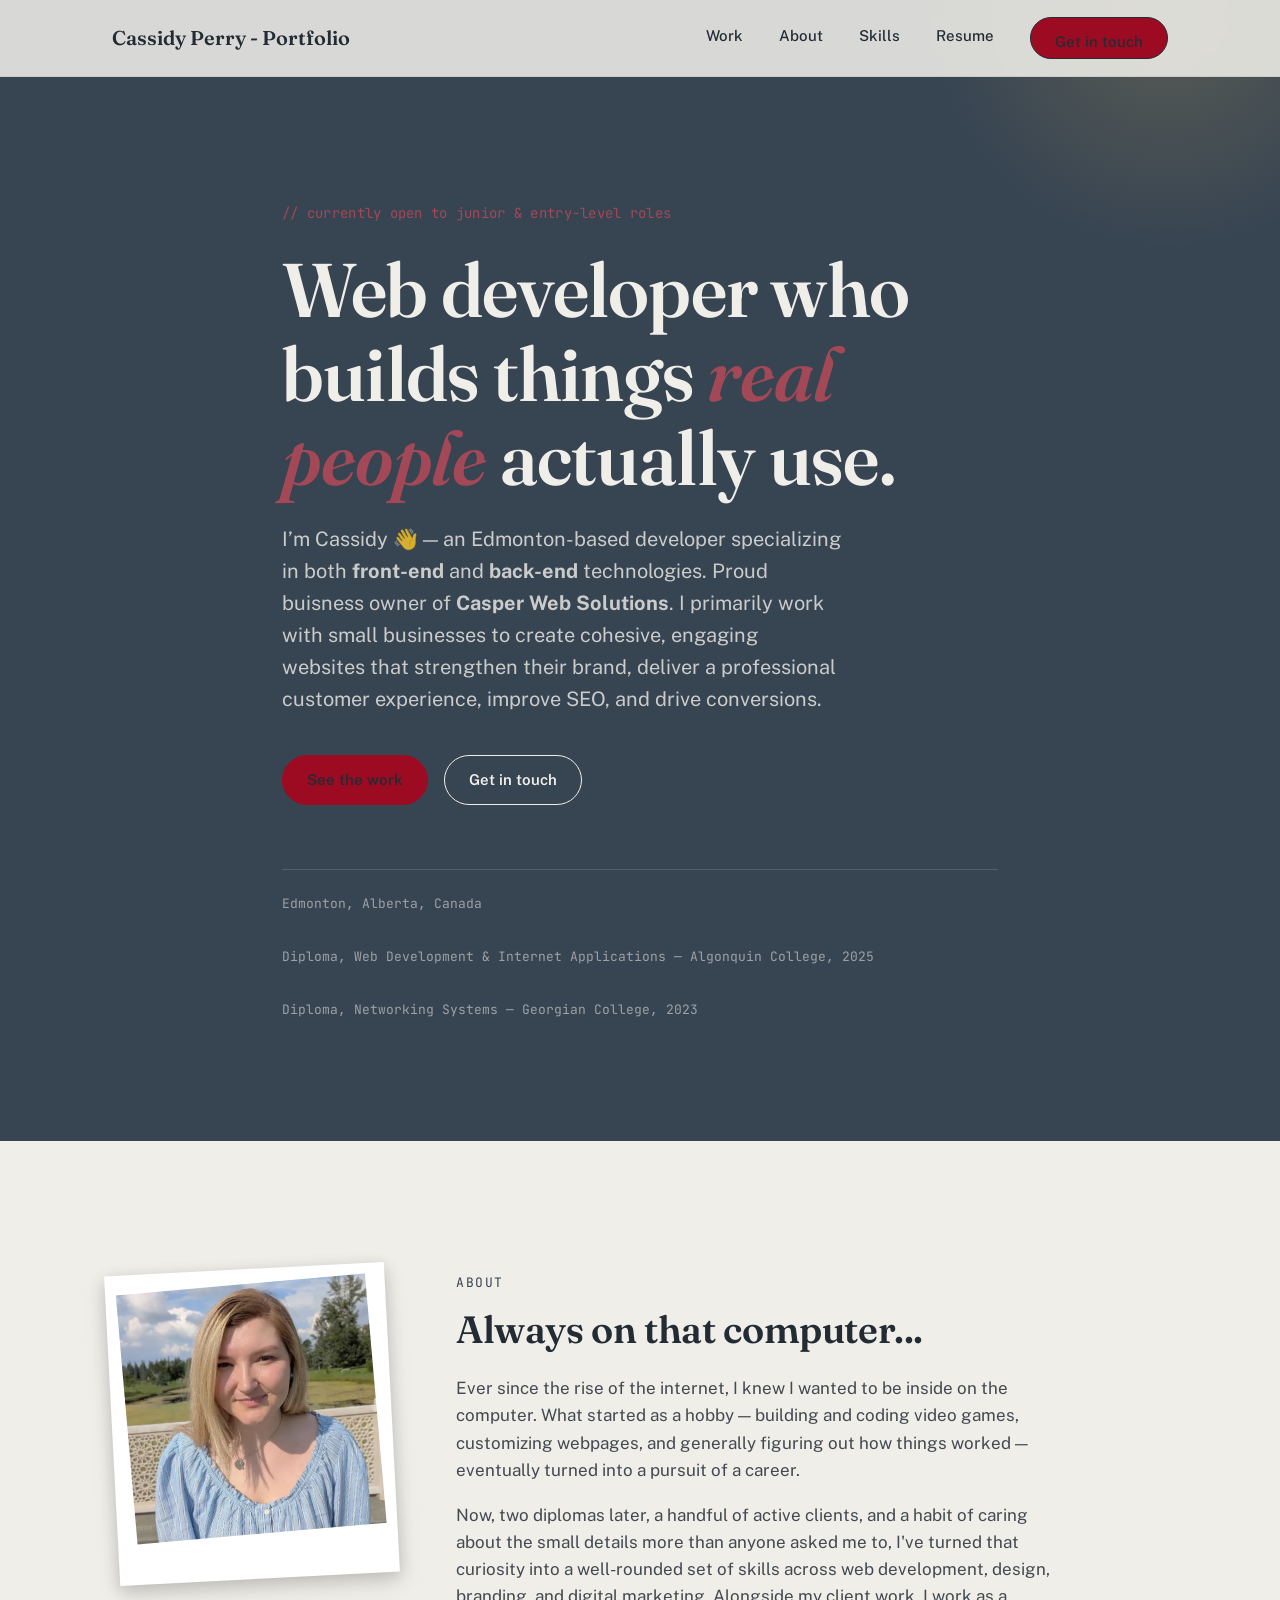
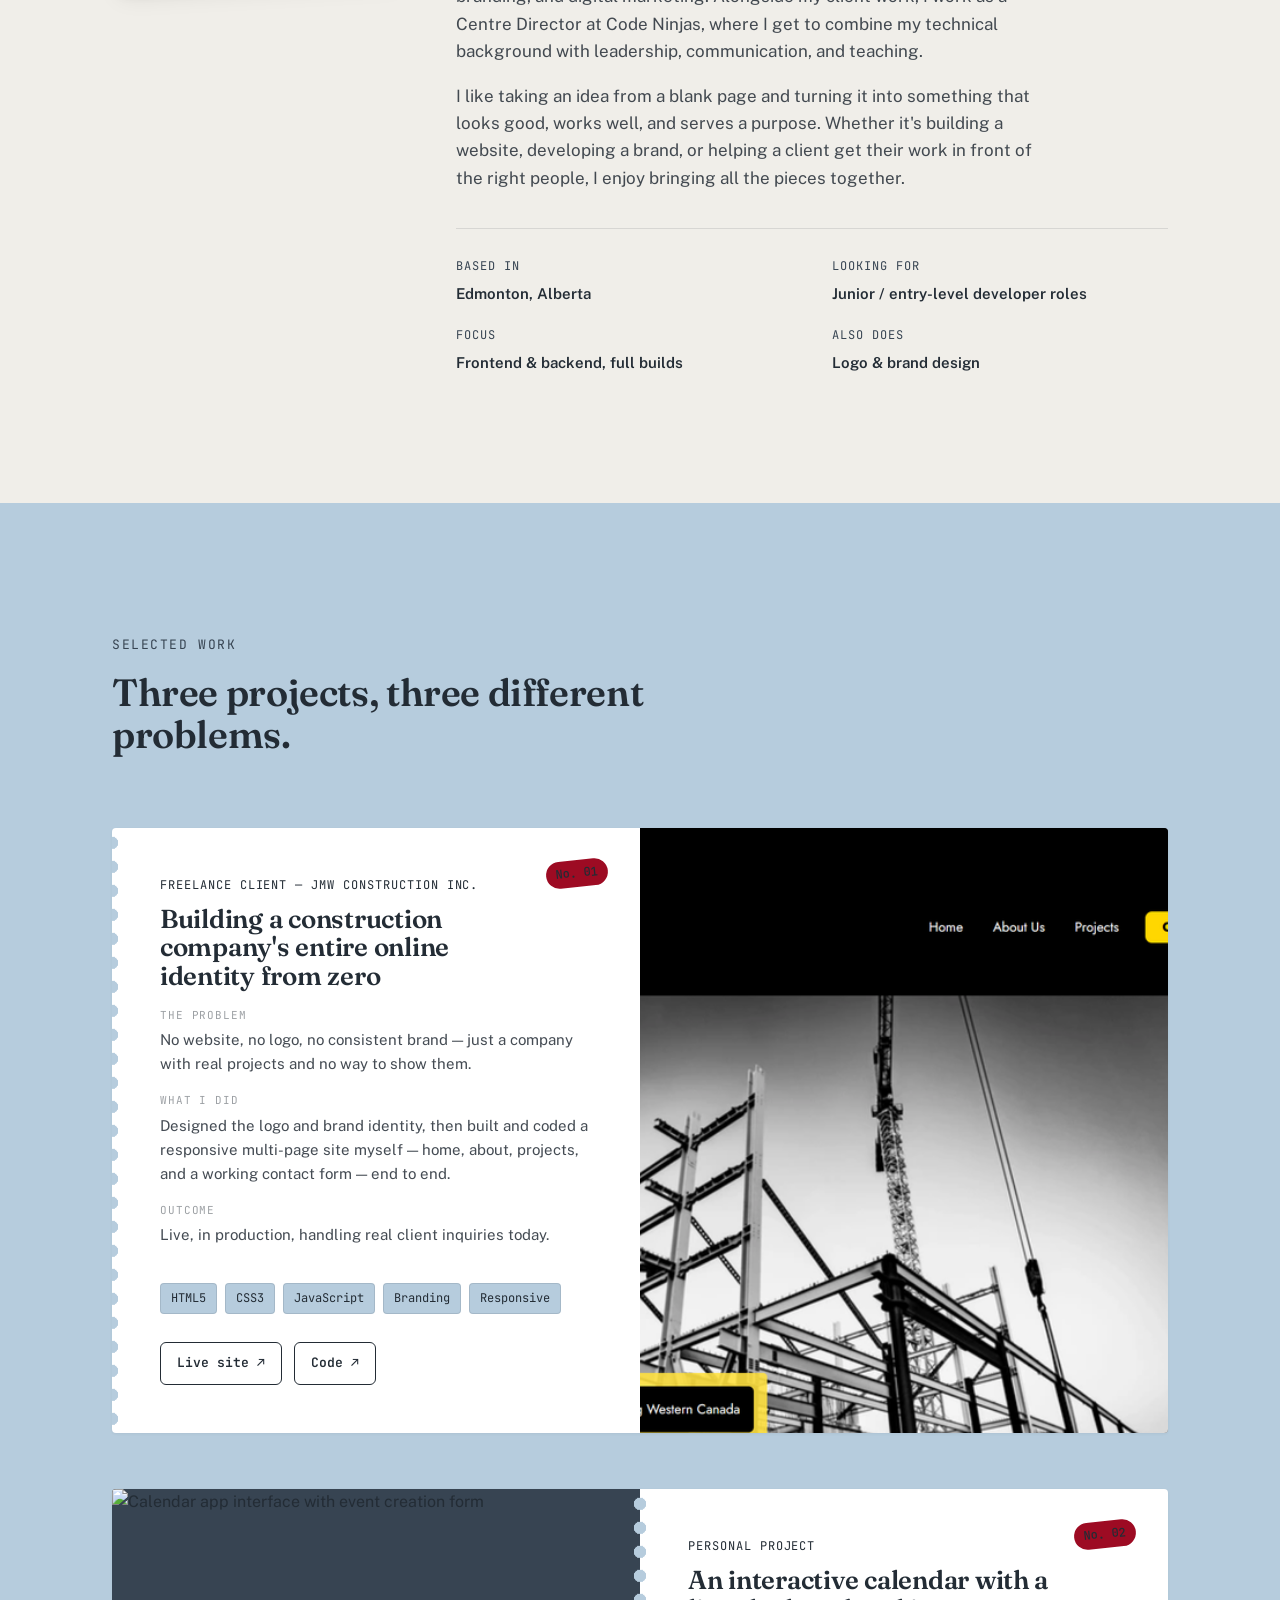
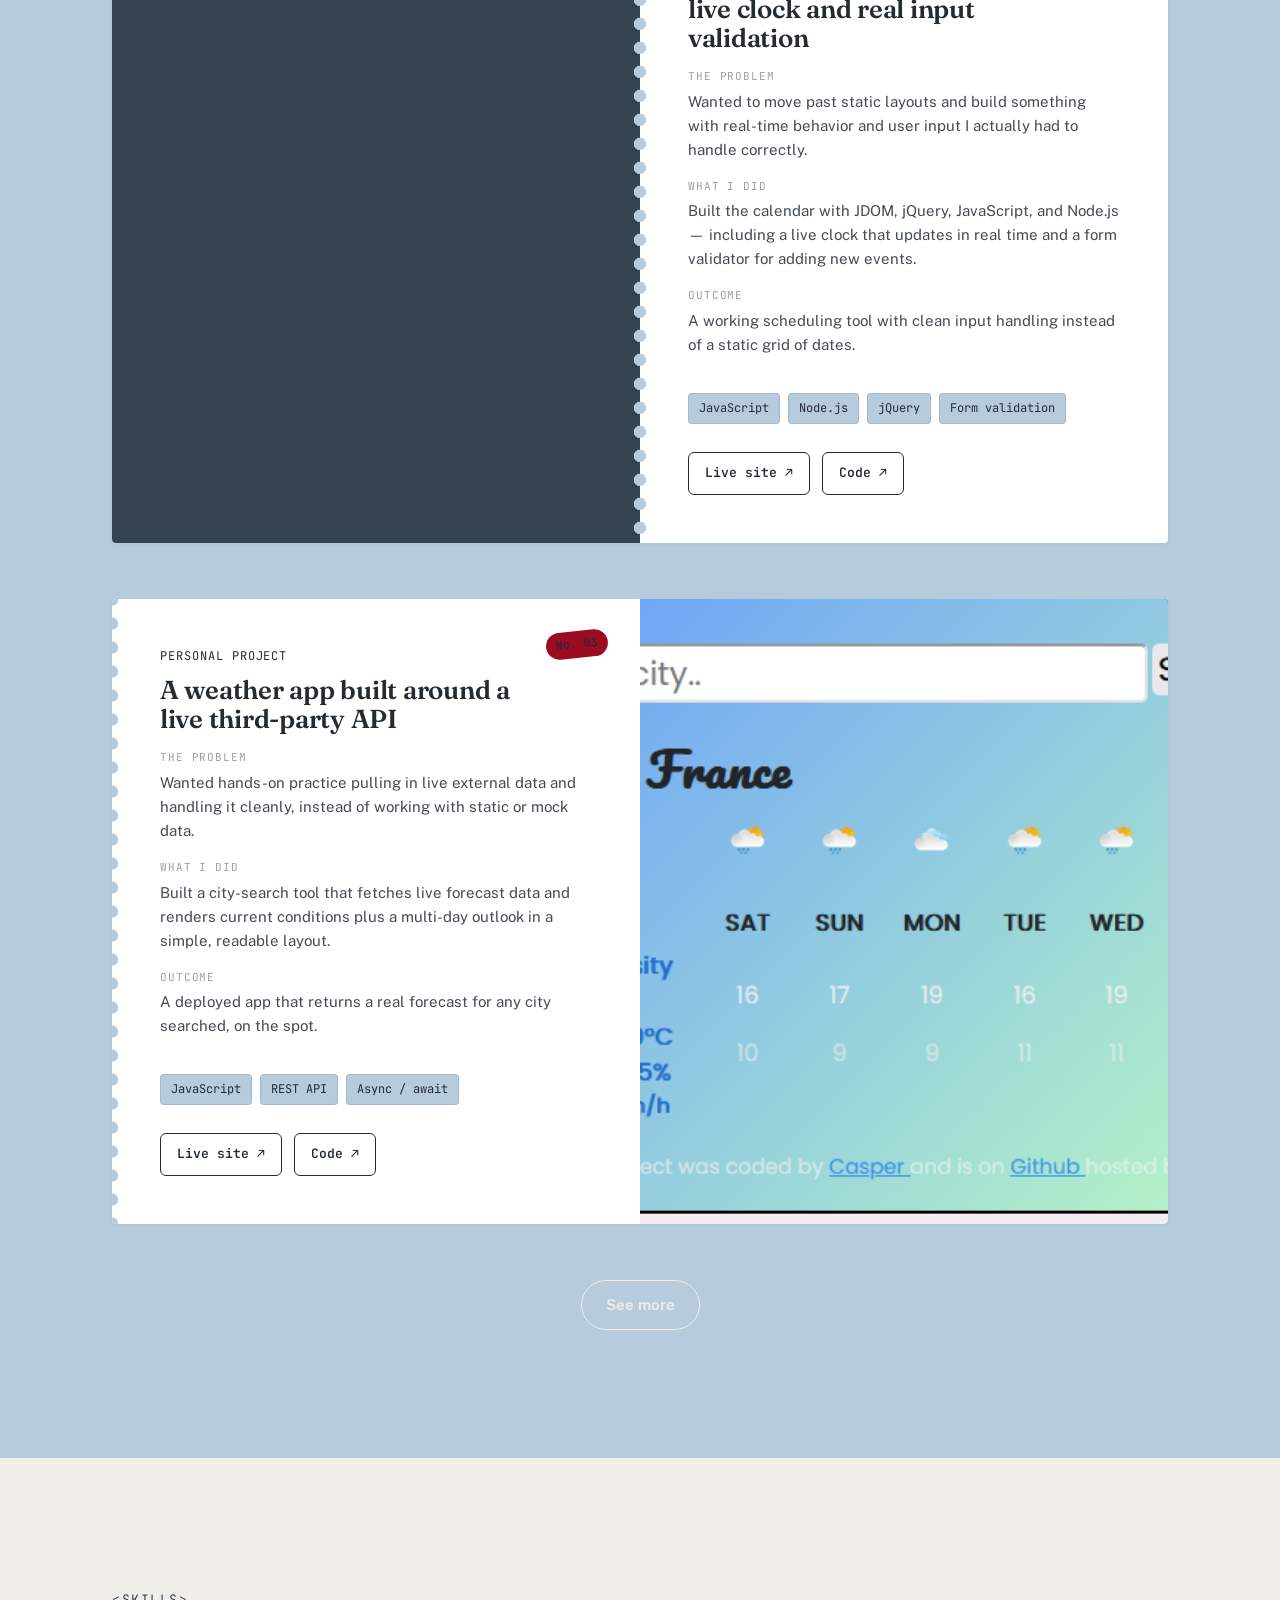
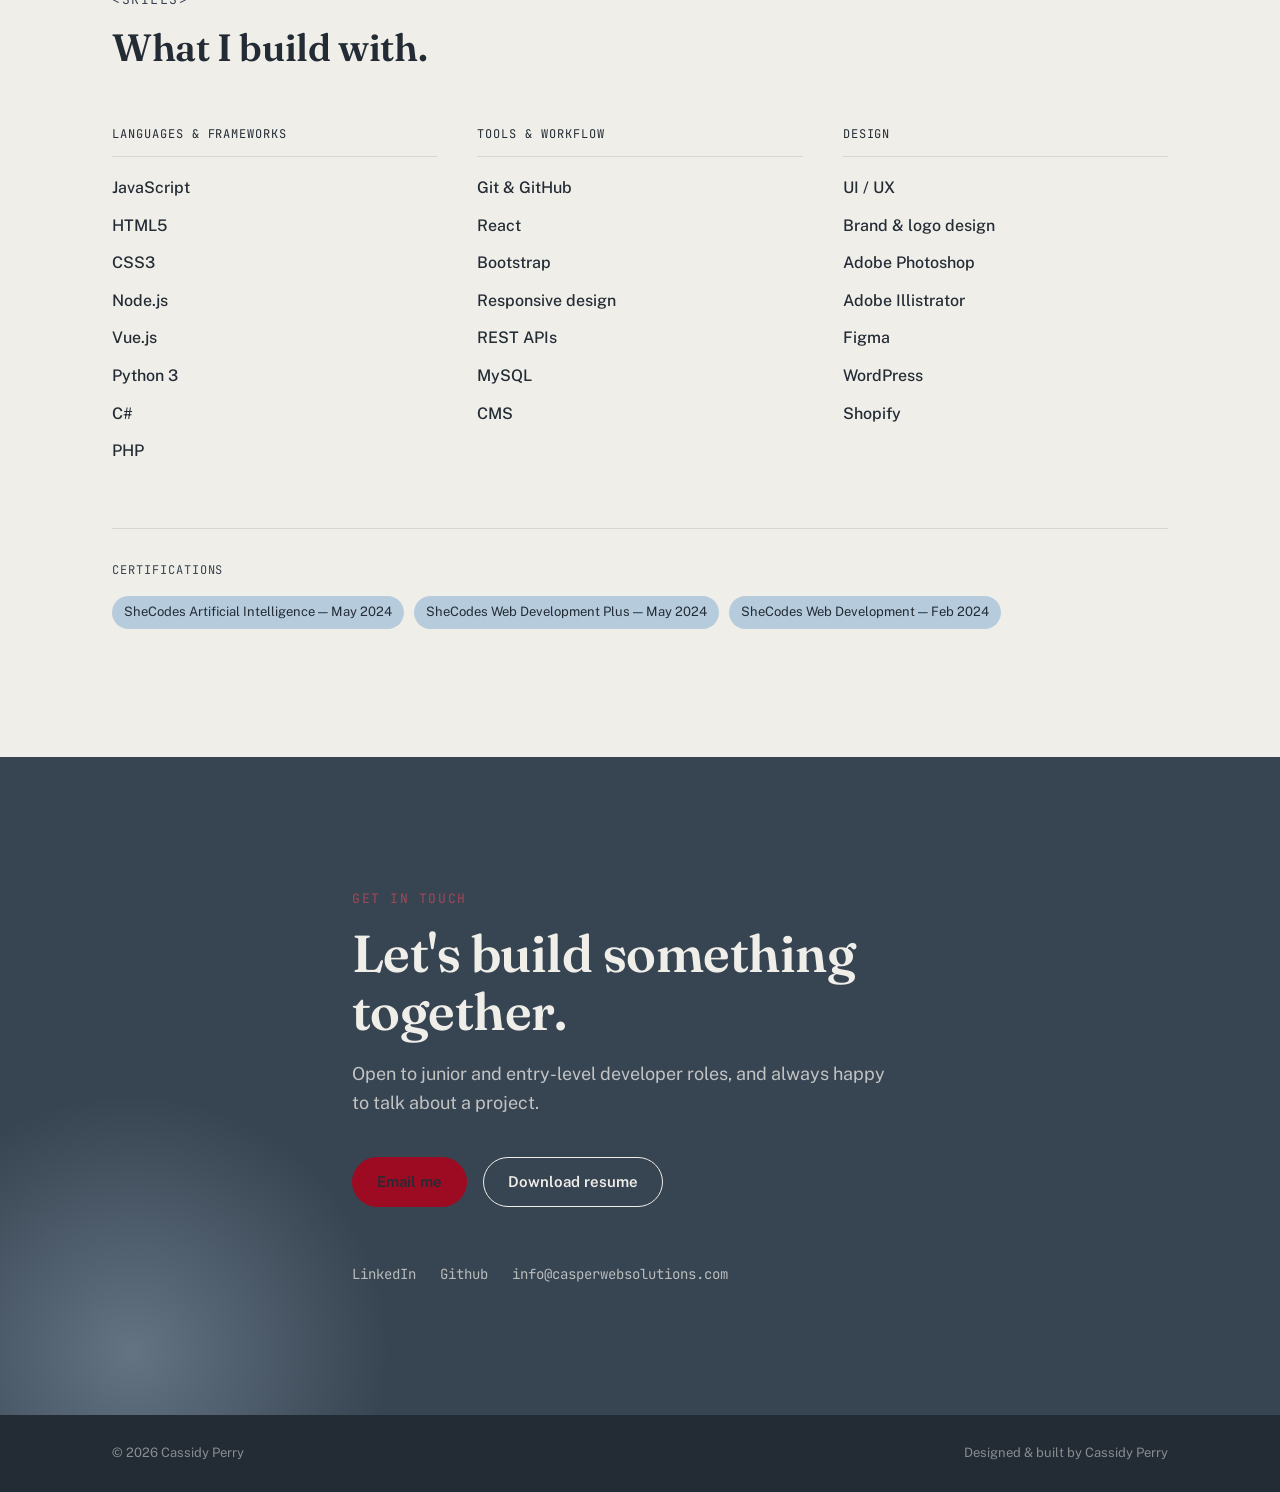
==== index.html @ bf3dcbf0 "Update about image and Add Resume PDF" ====
<!DOCTYPE html>
<html lang="en">
<head>
  <meta charset="UTF-8" />
  <meta name="viewport" content="width=device-width, initial-scale=1.0" />
  <title>Cassidy Perry | Web Developer</title>
  <meta name="description" content="Cassidy Perry is a web developer based in Edmonton, Alberta, building responsive, well-crafted sites and apps for real clients." />

  <link rel="preconnect" href="https://fonts.googleapis.com" />
  <link rel="preconnect" href="https://fonts.gstatic.com" crossorigin />
  <link href="https://fonts.googleapis.com/css2?family=Fraunces:ital,opsz,wght@0,9..144,400;0,9..144,500;0,9..144,600;1,9..144,500&family=Public+Sans:wght@400;500;600;700&family=JetBrains+Mono:wght@400;500&display=swap" rel="stylesheet" />
  

  <link rel="stylesheet" href="styles.css" />
</head>
<body>

  <!-- NAV -->
  <nav class="nav">
    <div class="wrap nav__inner">
      <a href="#top" class="nav__logo">Cassidy Perry - Portfolio</a>
      <div class="nav__links">
        <a href="#work">Work</a>
        <a href="#about">About</a>
        <a href="#skills">Skills</a>
        <!-- TODO: replace # with a real link to your resume PDF once you have one hosted -->
        <a href="#" class="nav__resume">Resume</a>
        <a href="#contact" class="button button--primary  header-button">Get in touch</a>
      </div>
    </div>
  </nav>

  <!-- HERO -->
  <header class="hero" id="top">
    <div class="wrap hero__inner">
      <!-- bounce animation -->
      <p class="hero__greeting">// currently open to junior & entry-level roles </p>
      <h1>Web developer who builds things <em>real people</em> actually use.</h1>
      <p class="hero__sub">
       I’m Cassidy 👋 — an Edmonton-based developer specializing in both <b>front-end</b> and <b>back-end</b> technologies. Proud buisness owner of <b>Casper Web Solutions</b>. I primarily work with small businesses to create cohesive,
        engaging websites that strengthen their brand, deliver a professional customer experience, improve SEO, and drive conversions.

      </p>
      <div class="hero__actions">
        <a href="#work" class="button button--primary button--on-dark">See the work</a>
        <a href="#contact" class="button button--ghost button--on-dark">Get in touch</a>
      </div>
      <div class="hero__meta">
        <span>Edmonton, Alberta, Canada</span>
        <span>Diploma, Web Development &amp; Internet Applications — Algonquin College, 2025</span>
        <span>Diploma, Networking Systems — Georgian College, 2023</span>
      </div>
    </div>
  </header>

  <!-- ABOUT -->
  <section class="about" id="about">
    <div class="wrap about__grid">
      <div class="about__photo">
        <figure class="polaroid">
        <img src="images/selfie2.webp" alt="Cassidy Perry" />
        </figure>
      </div>
      <div>
        <span class="eyebrow">About</span>
        <h2>Always on that computer...</h2>
    <p>
  Ever since the rise of the internet, I knew I wanted to be inside on the computer. What started as a hobby —
  building and coding video games, customizing webpages, and generally figuring out how things worked —
  eventually turned into a pursuit of a career. 
</p>
<p>
  <p>
  Now, two diplomas later, a handful of active clients, and a habit of caring about the small details more
  than anyone asked me to, I've turned that curiosity into a well-rounded set of skills across web development,
  design, branding, and digital marketing. Alongside my client work, I work as a Centre Director at Code Ninjas,
  where I get to combine my technical background with leadership, communication, and teaching.
</p>
</p>
<p>
  I like taking an idea from a blank page and turning it into something that looks good, works well, and
  serves a purpose. Whether it's building a website, developing a brand, or helping a client get
  their work in front of the right people, I enjoy bringing all the pieces together.
</p>
        <dl class="about__facts">
          <div class="about__fact">
            <dt>Based in</dt>
            <dd>Edmonton, Alberta</dd>
          </div>
          <div class="about__fact">
            <dt>Looking for</dt>
            <dd>Junior / entry-level developer roles</dd>
          </div>
          <div class="about__fact">
            <dt>Focus</dt>
            <dd>Frontend &amp; backend, full builds</dd>
          </div>
          <div class="about__fact">
            <dt>Also does</dt>
            <dd>Logo &amp; brand design</dd>
          </div>
        </dl>
      </div>
    </div>
  </section>

  <!-- WORK -->
  <section class="work" id="work">
    <div class="wrap">
      <div class="work__head">
        <span class="eyebrow">Selected work</span>
        <h2>Three projects, three different problems.</h2>
      </div>

      <!-- Ticket 01 -->
      <article class="ticket">
        <div class="ticket__media">
          <img src="images/jmw-conscruction-webpage.png" alt="JMW Construction Inc. website homepage" />
        </div>
        <div class="ticket__body">
          <span class="ticket__perforation"></span>
          <span class="ticket__number">No. 01</span>
          <span class="ticket__client">Freelance client — JMW Construction Inc.</span>
          <h3>Building a construction company's entire online identity from zero</h3>

          <div class="ticket__row">
            <div class="ticket__row-label">The problem</div>
            <div class="ticket__row-value">No website, no logo, no consistent brand — just a company with real projects and no way to show them.</div>
          </div>
          <div class="ticket__row">
            <div class="ticket__row-label">What I did</div>
            <div class="ticket__row-value">Designed the logo and brand identity, then built and coded a responsive multi-page site myself — home, about, projects, and a working contact form — end to end.</div>
          </div>
          <div class="ticket__row">
            <div class="ticket__row-label">Outcome</div>
            <div class="ticket__row-value">Live, in production, handling real client inquiries today.</div>
          </div>

          <div class="ticket__tags">
            <span>HTML5</span><span>CSS3</span><span>JavaScript</span><span>Branding</span><span>Responsive</span>
          </div>
          <div class="ticket__links">
            <a href="https://jmw-construction-inc.com/" target="_blank" rel="noopener">Live site ↗</a>
            <a href="https://github.com/cass430/JMW-Contruction-Inc" target="_blank" rel="noopener">Code ↗</a>
          </div>
        </div>
        
      </article>

      <!-- Ticket 02 -->
      <article class="ticket">
        <div class="ticket__media">
          <img src="images/calendar.png" alt="Calendar app interface with event creation form" />
        </div>
        <div class="ticket__body">
          <span class="ticket__perforation"></span>
          <span class="ticket__number">No. 02</span>
          <span class="ticket__client">Personal project</span>
          <h3>An interactive calendar with a live clock and real input validation</h3>

          <div class="ticket__row">
            <div class="ticket__row-label">The problem</div>
            <div class="ticket__row-value">Wanted to move past static layouts and build something with real-time behavior and user input I actually had to handle correctly.</div>
          </div>
          <div class="ticket__row">
            <div class="ticket__row-label">What I did</div>
            <div class="ticket__row-value">Built the calendar with JDOM, jQuery, JavaScript, and Node.js — including a live clock that updates in real time and a form validator for adding new events.</div>
          </div>
          <div class="ticket__row">
            <div class="ticket__row-label">Outcome</div>
            <div class="ticket__row-value">A working scheduling tool with clean input handling instead of a static grid of dates.</div>
          </div>

          <div class="ticket__tags">
            <span>JavaScript</span><span>Node.js</span><span>jQuery</span><span>Form validation</span>
          </div>
          <div class="ticket__links">
            <a href="https://dainty-raindrop-b5977e.netlify.app/" target="_blank" rel="noopener">Live site ↗</a>
            <a href="https://github.com/cass430/Calendar-project" target="_blank" rel="noopener">Code ↗</a>
          </div>
        </div>
      </article>

      <!-- Ticket 03 -->
      <article class="ticket">
        <div class="ticket__media">
          <img src="images/weather-app.png" alt="Weather app showing forecast for Paris, France" />
        </div>
        <div class="ticket__body">
          <span class="ticket__perforation"></span>
          <span class="ticket__number">No. 03</span>
          <span class="ticket__client">Personal project</span>
          <h3>A weather app built around a live third-party API</h3>

          <div class="ticket__row">
            <div class="ticket__row-label">The problem</div>
            <div class="ticket__row-value">Wanted hands-on practice pulling in live external data and handling it cleanly, instead of working with static or mock data.</div>
          </div>
          <div class="ticket__row">
            <div class="ticket__row-label">What I did</div>
            <div class="ticket__row-value">Built a city-search tool that fetches live forecast data and renders current conditions plus a multi-day outlook in a simple, readable layout.</div>
          </div>
          <div class="ticket__row">
            <div class="ticket__row-label">Outcome</div>
            <div class="ticket__row-value">A deployed app that returns a real forecast for any city searched, on the spot.</div>
          </div>

          <div class="ticket__tags">
            <span>JavaScript</span><span>REST API</span><span>Async / await</span>
          </div>
          <div class="ticket__links">
            <a href="https://clinquant-pony-a8b998.netlify.app/" target="_blank" rel="noopener">Live site ↗</a>
            <a href="https://github.com/cass430/my-first-project" target="_blank" rel="noopener">Code ↗</a>
          </div>
        </div>
      </article>

      <!-- TODO: add more projects -->  
       <div class="see-more">
        <a href="#seemore" class="button button--see-more button--ghost">See more</a>
       </div>
      </div>
  </section>

  <!-- SKILLS -->
  <section class="skills" id="skills">
    <div class="wrap">
      <div class="skills__head">
        <span class="eyebrow">&lt;Skills&gt;</span>
        <h2>What I build with.</h2>
      </div>
      <div class="skills__groups">
        <div class="skills__group">
          <div class="skills__group-label">Languages &amp; frameworks</div>
          <ul>
            <li>JavaScript</li>
            <li>HTML5</li>
            <li>CSS3</li>
            <li>Node.js</li>
            <li>Vue.js</li>
            <li>Python 3</li>
            <li>C#</li>
            <li>PHP</li>
          </ul>
        </div>
        <div class="skills__group">
          <div class="skills__group-label">Tools &amp; workflow</div>
          <ul>
            <li>Git &amp; GitHub</li>
            <li>React</li>
            <li>Bootstrap</li>
            <li>Responsive design</li>
            <li>REST APIs</li>
            <li>MySQL</li>
            <li>CMS</li>
            
          </ul>
        </div>
        <div class="skills__group">
          <div class="skills__group-label">Design</div>
          <ul>
            <li>UI / UX</li>
            <li>Brand &amp; logo design</li>
            <li>Adobe Photoshop</li>
            <li> Adobe Illistrator</li>
            <li>Figma</li>
            <li> WordPress</li>
            <li>Shopify</li>
          </ul>
        </div>
      </div>

      <div class="skills__creds">
        <div class="skills__creds-label">Certifications</div>
        <div class="skills__creds-list">
          <span>SheCodes Artificial Intelligence — May 2024</span>
          <span>SheCodes Web Development Plus — May 2024</span>
          <span>SheCodes Web Development — Feb 2024</span>
        
        </div>
      </div>
    </div>
  </section>

  <!-- CONTACT -->
  <section class="contact" id="contact">
    <div class="wrap contact__inner">
      <span class="eyebrow eyebrow--on-dark">Get in touch</span>
      <h2>Let's build something together.</h2>
      <p>Open to junior and entry-level developer roles, and always happy to talk about a project.</p>
      <div class="contact__actions">
        <a href="mailto:info@casperwebsolutions.com" class="button button--primary button--on-dark">Email me</a>
        <!-- TODO: replace # with a real link to your resume PDF once you have one hosted -->
        <a href="documents/Cassidy Perry Resume 2026.pdf" class="button button--ghost button--on-dark" target="_blank" rel="noopener" download>Download resume</a>
      </div>
      <div class="contact__socials">
        <a href="https://www.linkedin.com/in/cassidyperry-webdev/" target="_blank" rel="noopener">LinkedIn
          <i class="fa-brands fa-linkedin-in"></i>
        </a>
        <a href="https://github.com/mistyPi" target="_blank" rel="noopener"> Github
          <i class="fa-brands fa-github-alt"></i>
        </a>
        <a href="mailto:info@casperwebsolutions.com">info@casperwebsolutions.com
          <i class="fa-solid fa-envelope"></i>
        </a>
      </div>
    </div>
  </section>

  <footer class="footer">
    <div class="wrap footer__inner">
      <span>&copy; 2026 Cassidy Perry</span>
      <span>Designed &amp; built by Cassidy Perry</span>
    </div>
  </footer>

  <script src="main.js"></script>
  <script src="https://kit.fontawesome.com/d6373aaf16.js" crossorigin="anonymous"></script>
</body>
</html>
---- styles.css ----
/* ============================================
   DESIGN TOKENS
   ============================================ */
:root {
  --navy: #374452;
  --navy-deep: #232C35;
  --cloud: #F0EEE9;
  --white: #FFFFFF;
  --lightblue: #B6CCDD;
 --light-burgendy: #A34857;
 --burgendy: #9D0B23;


  --font-display: "Fraunces", serif;
  --font-body: "Public Sans", -apple-system, BlinkMacSystemFont, sans-serif;
  --font-mono: "JetBrains Mono", ui-monospace, monospace;

  --max-width: 1120px;
  --section-pad-y: 128px;
  --section-pad-y-mobile: 72px;
}

/* ============================================
   RESET & BASE
   ============================================ */
* {
  margin: 0;
  padding: 0;
  box-sizing: border-box;
}

html {
  scroll-behavior: smooth;
}

body {
  font-family: var(--font-body);
  background: var(--cloud);
  color: var(--navy-deep);
  line-height: 1.6;
  -webkit-font-smoothing: antialiased;
}

img {
  max-width: 100%;
  display: block;
}

a {
  color: inherit;
  text-decoration: none;
}

ul {
  list-style: none;
}

:focus-visible {
  outline: 3px solid var(--burgendy);
  outline-offset: 3px;
}

.wrap {
  max-width: var(--max-width);
  margin: 0 auto;
  padding: 0 32px;
}

.eyebrow {
  font-family: var(--font-mono);
  font-size: 13px;
  letter-spacing: 0.12em;
  text-transform: uppercase;
  color: var(--navy);
  display: inline-block;
  margin-bottom: 16px;
}

.eyebrow--on-dark {
  color: var(--light-burgendy);
}

h1, h2, h3 {
  font-family: var(--font-display);
  font-weight: 600;
  line-height: 1.1;
  letter-spacing: -0.01em;
}

@media (prefers-reduced-motion: reduce) {
  html {
    scroll-behavior: auto;
  }
  * {
    animation-duration: 0.001ms !important;
    animation-iteration-count: 1 !important;
    transition-duration: 0.001ms !important;
  }
}

/* ============================================
   NAV
   ============================================ */
.nav {
  position: fixed;
  top: 0;
  left: 0;
  right: 0;
  z-index: 100;
  background: rgba(240, 238, 233, 0.88);
  backdrop-filter: blur(10px);
  border-bottom: 1px solid rgba(35, 44, 53, 0.08);
}

.nav__inner {
  display: flex;
  align-items: center;
  justify-content: space-between;
  height: 76px;
}

.nav__logo {
  font-family: var(--font-display);
  font-weight: 600;
  font-size: 20px;
  color: var(--navy-deep);
}

.nav__links {
  display: flex;
  align-items: center;
  gap: 36px;
}

.nav__links a {
  font-size: 15px;
  font-weight: 500;
  color: var(--navy-deep);
  position: relative;
  padding-bottom: 4px;
}

.nav__links a:not(.button)::after {
  content: "";
  position: absolute;
  left: 0;
  right: 100%;
  bottom: 0;
  height: 2px;
  background: var(--burgendy);
  transition: right 0.25s ease;
}

.nav__links a:not(.button):hover::after {
  right: 0;
}

/* ============================================
   BUTTONS
   ============================================ */
.button {
  display: inline-flex;
  align-items: center;
  gap: 8px;
  font-family: var(--font-body);
  font-weight: 600;
  font-size: 15px;
  padding: 12px 24px;
  border-radius: 100px;
  border: 1.5px solid var(--navy-deep);
  transition: transform 0.2s ease, background 0.2s ease, color 0.2s ease;
}

.button--primary {
  background: var(--navy-deep);
  color: var(--cloud);
}

.button--primary:hover {
  background: var(--navy);
  border-color: var(--navy);
  transform: translateY(-2px);
}

.button--ghost {
  background: transparent;
  color: var(--navy-deep);
}

.button--ghost:hover {
  background: var(--navy-deep);
  color: var(--cloud);
  transform: translateY(-2px);
}

.see-more { 
  display: flex;
  justify-content: center;
}

.button--see-more { 
  background: transparent;
  border-color: var(--cloud);
  color: var(--cloud);
}

.header-button {

  background: var(--burgendy);
}

.button--on-dark {
  border-color: var(--cloud);
  color: var(--cloud);
}

.button--on-dark.button--primary {
  background: var(--burgendy);
  border-color: var(--burgendy);
  color: var(--navy-deep);
}

.button--on-dark.button--primary:hover {
  background: var(--light-burgendy);
  border-color: var(--light-burgendy);
}

.button--on-dark.button--ghost:hover {
  background: var(--cloud);
  color: var(--navy-deep);
}

/* ============================================
   HERO
   ============================================ */
.hero {
  background: var(--navy);
  color: var(--cloud);
  padding: 200px 0 120px;
  position: relative;
  overflow: hidden;
}

.hero::before {
  content: "";
  position: absolute;
  top: -20%;
  right: -10%;
  width: 480px;
  height: 480px;
  background: radial-gradient(circle, rgba(239, 199, 94, 0.18) 0%, transparent 70%);
  pointer-events: none;
}

.hero__inner {
  position: relative;
  max-width: 780px;
}

.hero__greeting {
  font-family: var(--font-mono);
  font-size: 14px;
  color: var(--light-burgendy);
  margin-bottom: 24px;
  letter-spacing: 0.02em;
  display: inline-block;
  animation: bounce 0.6s ease 3;
}

@keyframes bounce {
  0%, 100% {
    transform: translateY(0);
  }
  50% {
    transform: translateY(-6px);
  }
}


.hero h1 {
  font-size: clamp(42px, 6.5vw, 76px);
  margin-bottom: 24px;
}

.hero h1 em {
  font-style: italic;
  color: var(--light-burgendy);
}

.hero__sub {
  font-size: clamp(17px, 2vw, 20px);
  color: rgba(240, 238, 233, 0.8);
  max-width: 560px;
  margin-bottom: 40px;
}

.hero__actions {
  display: flex;
  gap: 16px;
  flex-wrap: wrap;
  margin-bottom: 64px;
}

.hero__meta {
  display: flex;
  gap: 32px;
  flex-wrap: wrap;
  font-family: var(--font-mono);
  font-size: 13px;
  color: rgba(240, 238, 233, 0.55);
  border-top: 1px solid rgba(240, 238, 233, 0.15);
  padding-top: 24px;
}

/* ============================================
   ABOUT
   ============================================ */
.about {
  padding: var(--section-pad-y) 0;
}

.about__grid {
  display: grid;
  grid-template-columns: 280px 1fr;
  gap: 64px;
  align-items: start;
}

.about__photo {
  border-radius: 8px;

 
}

.about__photo img {
  display: block;
}

.about h2 {
  font-size: clamp(28px, 4vw, 38px);
  margin-bottom: 24px;
}

.about p {
  font-size: 17px;
  max-width: 60ch;
  margin-bottom: 18px;
  color: rgba(35, 44, 53, 0.85);
}

.about__facts {
  margin-top: 36px;
  display: grid;
  grid-template-columns: repeat(2, 1fr);
  gap: 20px 40px;
  border-top: 1px solid rgba(35, 44, 53, 0.12);
  padding-top: 28px;
}

.about__fact dt {
  font-family: var(--font-mono);
  font-size: 12px;
  text-transform: uppercase;
  letter-spacing: 0.08em;
  color: var(--navy);
  margin-bottom: 6px;
}

.about__fact dd {
  font-size: 15px;
  font-weight: 600;
}


/* ============================================
   POLAROID
   ============================================ */

   /* Container styling for Polaroid frame */
.polaroid {
  background-color: #ffffff;
  /* Larger bottom padding*/
  padding: 15px 15px 45px 15px; 
  width: 100%;
  margin: 0 auto 40px auto;
  display: inline-block;
  transform: rotate(-3deg);
  
  /* Adds depth and separation from the background */
  box-shadow: 0 4px 15px rgba(0, 0, 0, 0.15), 0 10px 25px rgba(0, 0, 0, 0.1);
  
  /* Smooth transition for hover animations */
  transition: transform 0.3s ease, box-shadow 0.3s ease;
}

/* Ensures the photo fits perfectly inside the frame */
.polaroid img {
  width: 100%;
  height: auto;
  display: block;
  aspect-ratio: 1 / 1; /* Classic Polaroids are square */
  object-fit: cover;
  transform: rotate(-2deg);
}

/* Styling for the handwritten-style text underneath */
.polaroid figcaption {
  text-align: center;
  font-family: 'Cedarville Cursive', 'Permanent Marker', cursive, sans-serif;
  font-size: 1.2rem;
  color: #333333;
  margin-top: 15px;
}

/* Optional interactive lifting and leveling effect on hover */
.polaroid:hover {
  transform: scale(1.03) rotate(0deg) translateY(-5px);
  box-shadow: 0 12px 25px rgba(0, 0, 0, 0.25);
}

/* ============================================
   WORK / CASE STUDIES
   ============================================ */
.work {
  padding: var(--section-pad-y) 0;
  background: var(--lightblue);
}

.work__head {
  max-width: 640px;
  margin-bottom: 72px;
}

.work__head h2 {
  font-size: clamp(28px, 4vw, 38px);
}

.ticket {
  --stamp-rotate: -6deg;
  background: var(--white);
  border-radius: 4px;
  position: relative;
  display: grid;
  grid-template-columns: 1fr 1fr;
  overflow: hidden;
  margin-bottom: 56px;
  box-shadow: 0 1px 3px rgba(35, 44, 53, 0.06);
  opacity: 0;
  transform: translateY(24px);
  transition: opacity 0.6s ease, transform 0.6s ease;
}

.ticket.is-visible {
  opacity: 1;
  transform: translateY(0);
}

.ticket:nth-child(even) {
  grid-template-columns: 1fr 1fr;
  direction: rtl;
}

.ticket:nth-child(even) > * {
  direction: ltr;
}

.ticket__media {
  position: relative;
  background: var(--navy);
  min-height: 320px;
}

.ticket__media img {
  width: 100%;
  height: 100%;
  object-fit: cover;
  object-position: top;
}

.ticket__perforation {
  position: absolute;
  top: 0;
  bottom: 0;
  width: 24px;
  background-image: radial-gradient(circle, var(--lightblue) 6px, transparent 6.5px);
  background-size: 24px 24px;
  background-repeat: repeat-y;
  background-position: center;
}

.ticket__media + .ticket__body .ticket__perforation {
  left: -12px;
}

.ticket__body {
  padding: 48px;
  position: relative;
  display: flex;
  flex-direction: column;
}

.ticket__number {
  position: absolute;
  top: 32px;
  right: 32px;
  font-family: var(--font-mono);
  font-size: 12px;
  font-weight: 500;
  color: var(--navy-deep);
  background: var(--burgendy);
  padding: 4px 10px;
  border-radius: 100px;
  transform: rotate(var(--stamp-rotate));
}

.ticket__client {
  font-family: var(--font-mono);
  font-size: 12px;
  text-transform: uppercase;
  letter-spacing: 0.08em;
  color: var(--mocha);
  margin-bottom: 10px;
}

.ticket__body h3 {
  font-size: 26px;
  margin-bottom: 16px;
  max-width: 85%;
}

.ticket__row {
  margin-bottom: 16px;
}

.ticket__row-label {
  font-family: var(--font-mono);
  font-size: 11px;
  text-transform: uppercase;
  letter-spacing: 0.08em;
  color: rgba(35, 44, 53, 0.45);
  margin-bottom: 4px;
}

.ticket__row-value {
  font-size: 15px;
  color: rgba(35, 44, 53, 0.85);
}

.ticket__tags {
  display: flex;
  flex-wrap: wrap;
  gap: 8px;
  margin: 20px 0 28px;
}

.ticket__tags span {
  font-family: var(--font-mono);
  font-size: 12px;
  background: var(--lightblue);
  border: 1px solid rgba(35, 44, 53, 0.12);
  padding: 5px 10px;
  border-radius: 4px;
}

.ticket__links {
  margin-top: auto;
  display: flex;
  gap: 12px;
}

.ticket__links a {
  font-family: var(--font-mono);
  font-size: 13px;
  font-weight: 600;
  display: inline-flex;
  align-items: center;
  gap: 6px;
  padding: 10px 16px;
  border: 1.5px solid var(--navy-deep);
  border-radius: 6px;
  transition: background 0.2s ease, color 0.2s ease;
}

.ticket__links a:hover {
  background: var(--navy-deep);
  color: var(--cloud);
}

/* ============================================
   SKILLS
   ============================================ */
.skills {
  padding: var(--section-pad-y) 0;
}

.skills__head {
  max-width: 640px;
  margin-bottom: 56px;
}

.skills__head h2 {
  font-size: clamp(28px, 4vw, 38px);
}

.skills__groups {
  display: grid;
  grid-template-columns: repeat(3, 1fr);
  gap: 40px;
}

.skills__group-label {
  font-family: var(--font-mono);
  font-size: 12px;
  text-transform: uppercase;
  letter-spacing: 0.08em;
  color: var(--mocha);
  margin-bottom: 18px;
  padding-bottom: 12px;
  border-bottom: 1px solid rgba(35, 44, 53, 0.12);
}

.skills__group ul {
  display: flex;
  flex-direction: column;
  gap: 12px;
}

.skills__group li {
  font-size: 16px;
  font-weight: 500;
}

.skills__creds {
  margin-top: 64px;
  padding-top: 32px;
  border-top: 1px solid rgba(35, 44, 53, 0.12);
}

.skills__creds-label {
  font-family: var(--font-mono);
  font-size: 12px;
  text-transform: uppercase;
  letter-spacing: 0.08em;
  color: var(--navy);
  margin-bottom: 16px;
}

.skills__creds-list {
  display: flex;
  flex-wrap: wrap;
  gap: 10px;
}

.skills__creds-list span {
  font-size: 13px;
  background: var(--lightblue);
  padding: 6px 12px;
  border-radius: 100px;
}

/* ============================================
   CONTACT
   ============================================ */
.contact {
  background: var(--navy);
  color: var(--cloud);
  padding: var(--section-pad-y) 0;
  position: relative;
  overflow: hidden;
}

.contact::before {
  content: "";
  position: absolute;
  bottom: -30%;
  left: -10%;
  width: 520px;
  height: 520px;
  background: radial-gradient(circle, rgba(182, 204, 221, 0.35) 0%, transparent 70%);
  pointer-events: none;
}

.contact__inner {
  position: relative;
  max-width: 640px;
}

.contact h2 {
  font-size: clamp(32px, 5vw, 52px);
  margin-bottom: 20px;
}

.contact p {
  font-size: 18px;
  color: rgba(240, 238, 233, 0.75);
  margin-bottom: 40px;
  max-width: 50ch;
}

.contact__actions {
  display: flex;
  gap: 16px;
  flex-wrap: wrap;
  margin-bottom: 56px;
}

.contact__socials {
  display: flex;
  gap: 24px;
  font-family: var(--font-mono);
  font-size: 14px;
}

.contact__socials a {
  color: rgba(240, 238, 233, 0.7);
  border-bottom: 1px solid transparent;
  transition: color 0.2s ease, border-color 0.2s ease;
}

.contact__socials a:hover {
  color: var(--light-burgendy);
  border-color: var(--light-burgendy);
}

/* ============================================
   FOOTER
   ============================================ */
.footer {
  background: var(--navy-deep);
  color: rgba(240, 238, 233, 0.5);
  padding: 28px 0;
  font-size: 13px;
}

.footer__inner {
  display: flex;
  justify-content: space-between;
  flex-wrap: wrap;
  gap: 8px;
}

/* ============================================
   RESPONSIVE
   ============================================ */
@media (max-width: 860px) {
  :root {
    --section-pad-y: var(--section-pad-y-mobile);
  }

  .nav__links {
    gap: 18px;
  }

  .nav__links a:not(.button):not(.nav__resume) {
    display: none;
  }

  .hero {
    padding: 160px 0 80px;
  }

  .about__grid {
    grid-template-columns: 1fr;
  }

  .about__photo {
    max-width: 220px;
  }

  .about__facts {
    grid-template-columns: 1fr;
  }

  .ticket,
  .ticket:nth-child(even) {
    grid-template-columns: 1fr;
    direction: ltr;
  }

  .ticket__media {
    min-height: 220px;
  }

  .ticket__perforation {
    display: none;
  }

  .ticket__body {
    padding: 32px 24px;
  }

  .skills__groups {
    grid-template-columns: 1fr;
    gap: 32px;
  }

  .footer__inner {
    flex-direction: column;
  }
}

@media (max-width: 480px) {
  .wrap {
    padding: 0 20px;
  }

  .hero__actions,
  .contact__actions {
    flex-direction: column;
    align-items: stretch;
  }
}
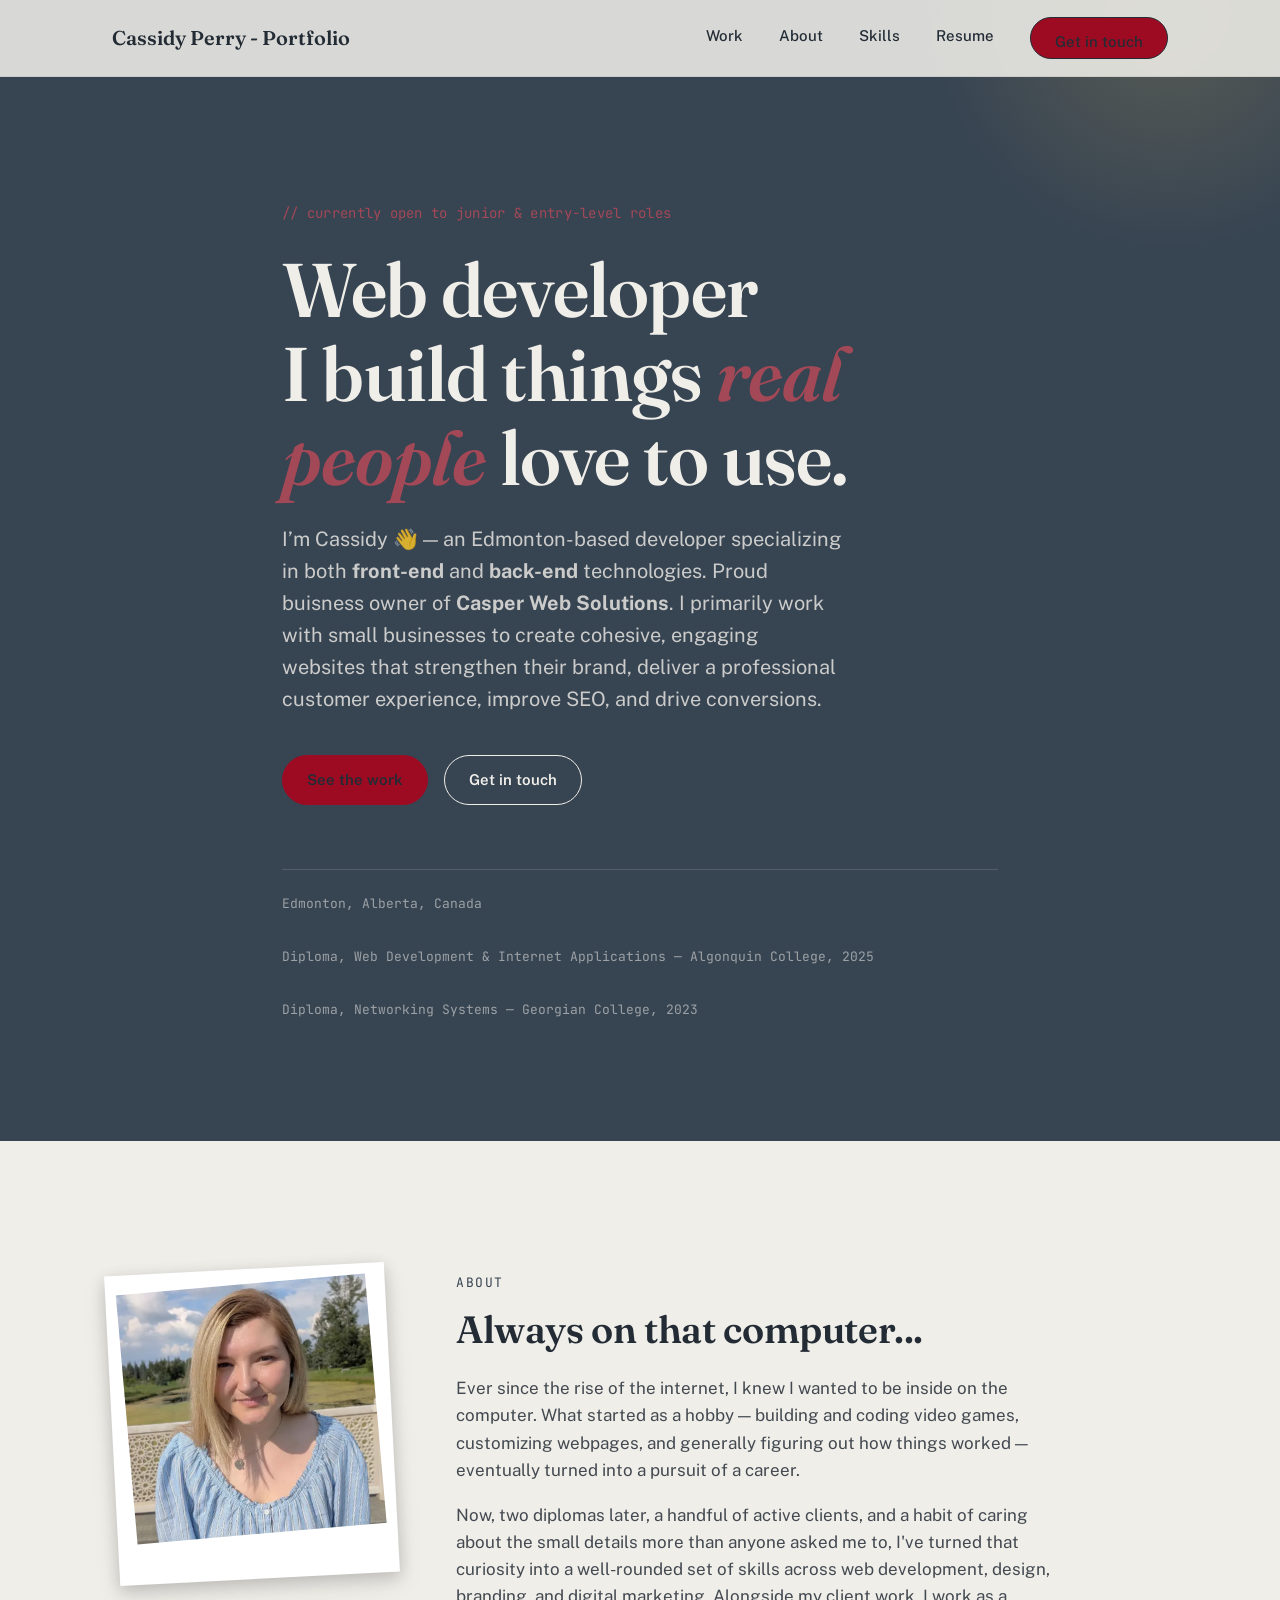
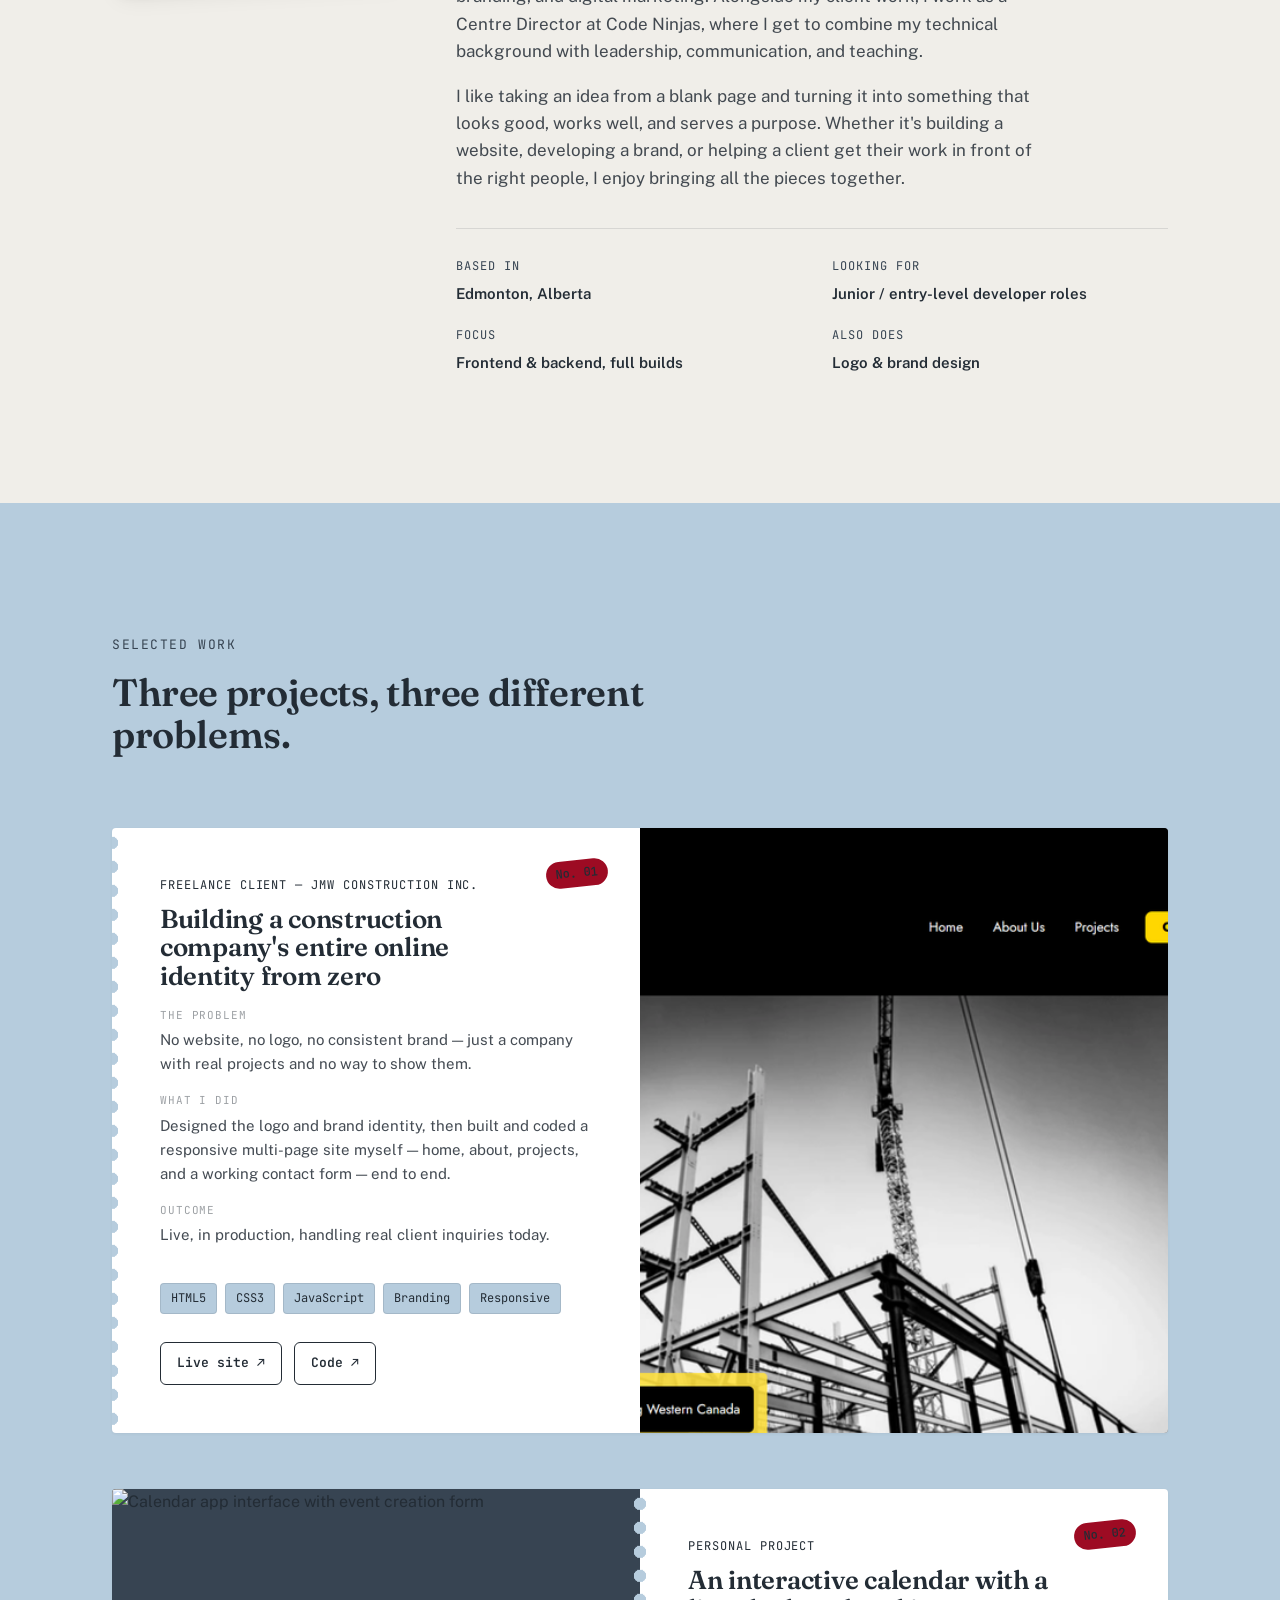
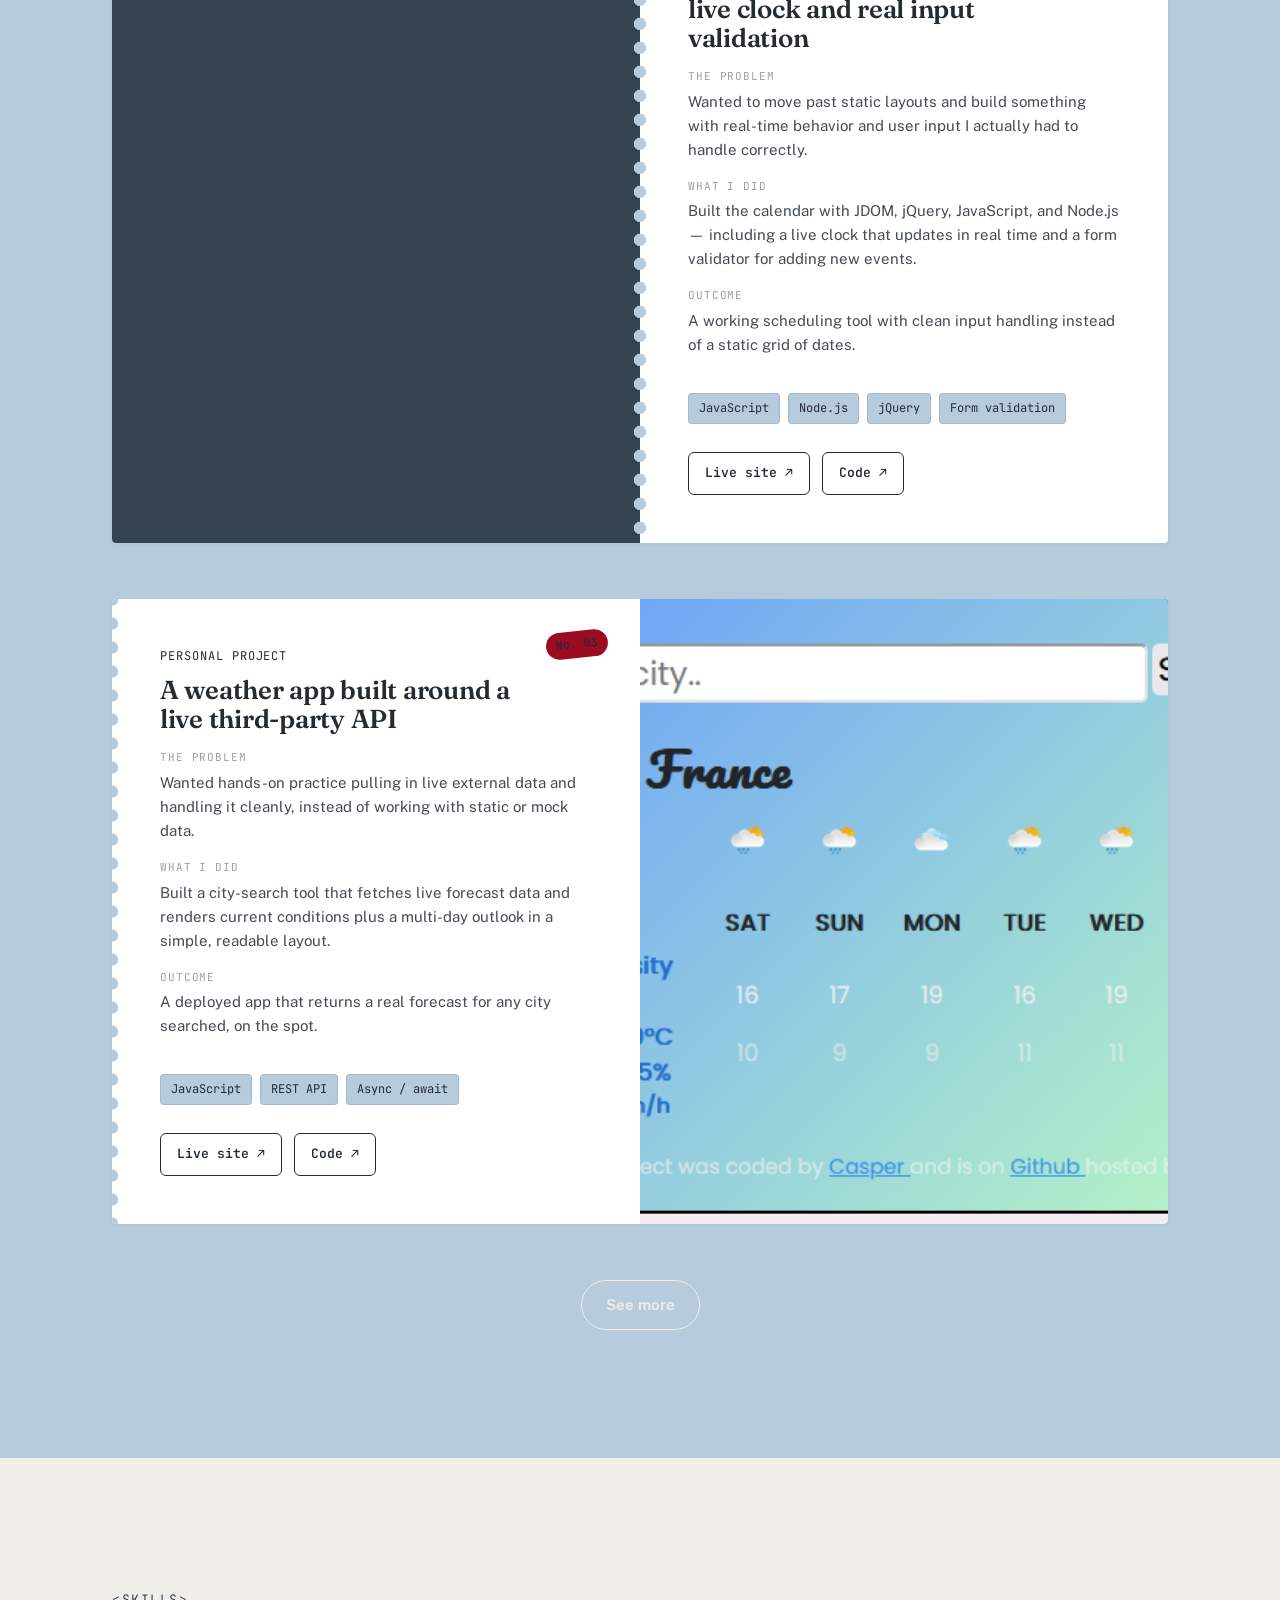
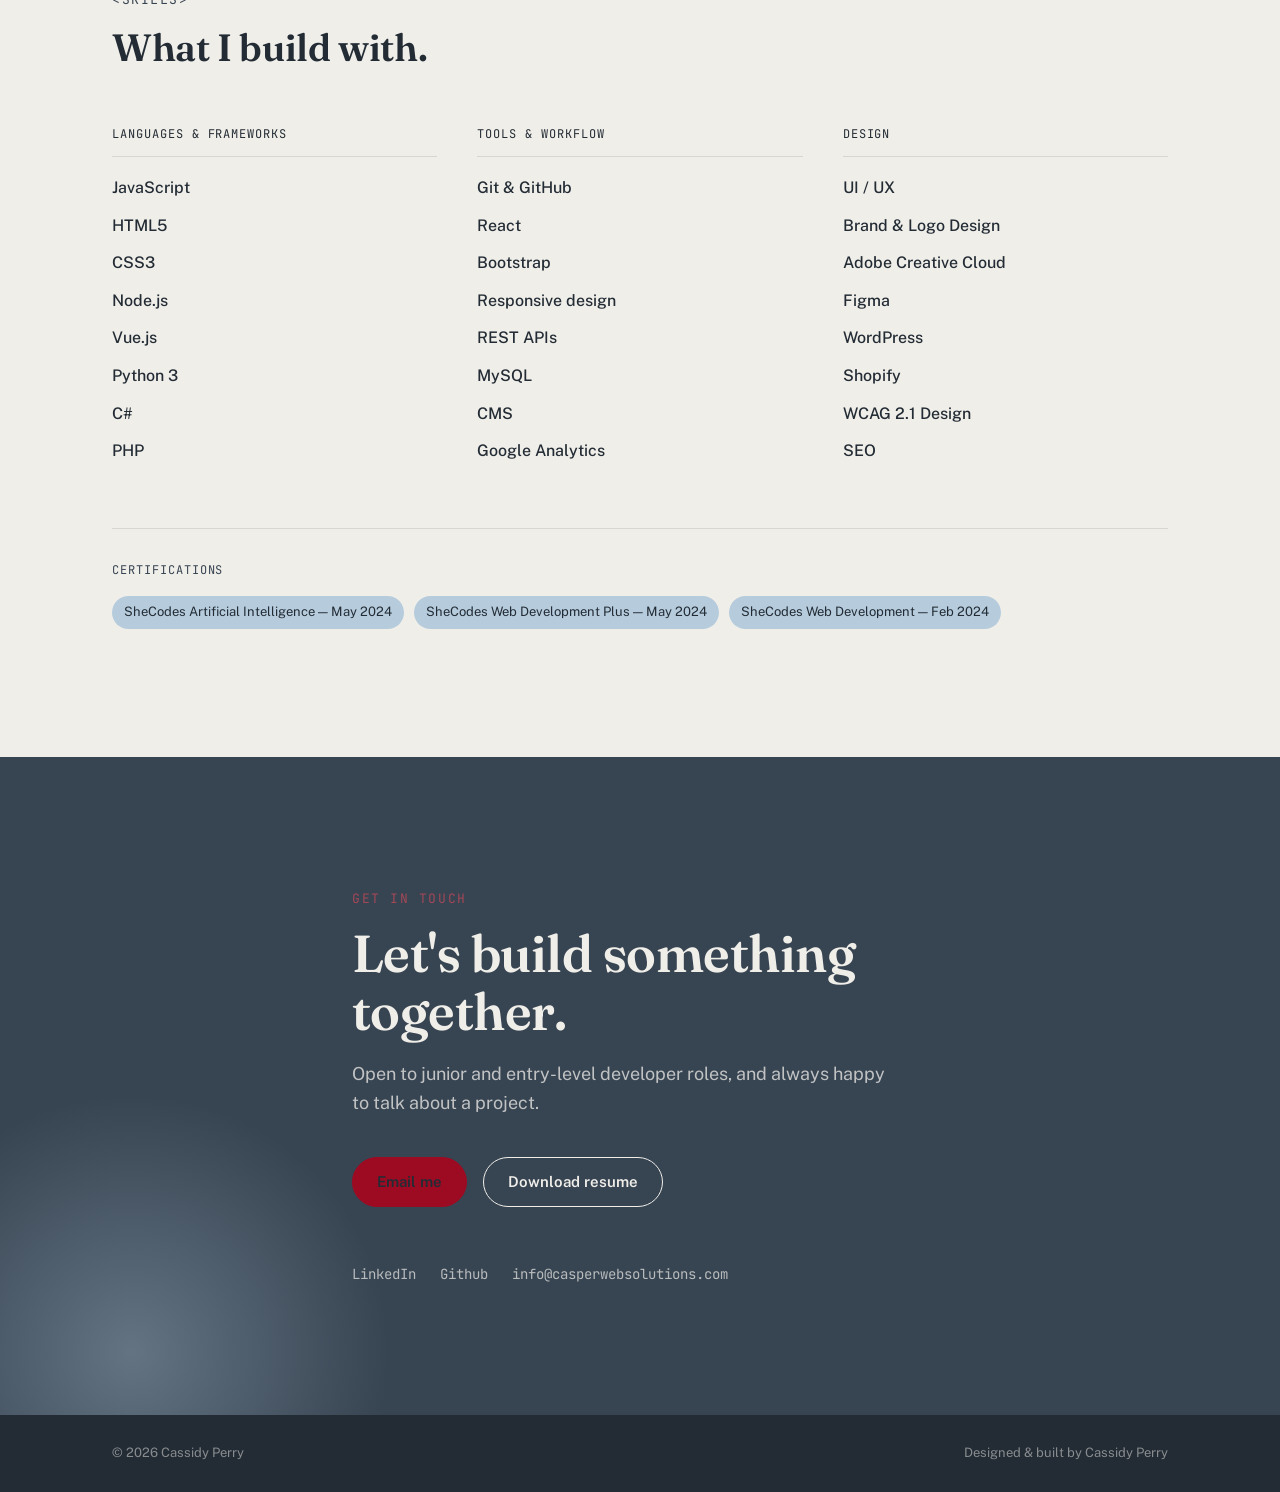
==== commit 29399bca: "update h1 copy" ====
--- a/index.html
+++ b/index.html
@@ -35,7 +35,7 @@
     <div class="wrap hero__inner">
       <!-- bounce animation -->
       <p class="hero__greeting">// currently open to junior & entry-level roles </p>
-      <h1>Web developer who builds things <em>real people</em> actually use.</h1>
+      <h1>Web developer <br/> I build things <em>real people</em> love to use.</h1>
       <p class="hero__sub">
        I’m Cassidy 👋 — an Edmonton-based developer specializing in both <b>front-end</b> and <b>back-end</b> technologies. Proud buisness owner of <b>Casper Web Solutions</b>. I primarily work with small businesses to create cohesive,
         engaging websites that strengthen their brand, deliver a professional customer experience, improve SEO, and drive conversions.
@@ -253,6 +253,7 @@
             <li>REST APIs</li>
             <li>MySQL</li>
             <li>CMS</li>
+            <li>Google Analytics</li>
             
           </ul>
         </div>
@@ -260,12 +261,13 @@
           <div class="skills__group-label">Design</div>
           <ul>
             <li>UI / UX</li>
-            <li>Brand &amp; logo design</li>
-            <li>Adobe Photoshop</li>
-            <li> Adobe Illistrator</li>
+            <li>Brand &amp; Logo Design</li>
+            <li>Adobe Creative Cloud</li>
             <li>Figma</li>
             <li> WordPress</li>
             <li>Shopify</li>
+            <li>WCAG 2.1 Design</li>
+            <li>SEO</li>
           </ul>
         </div>
       </div>
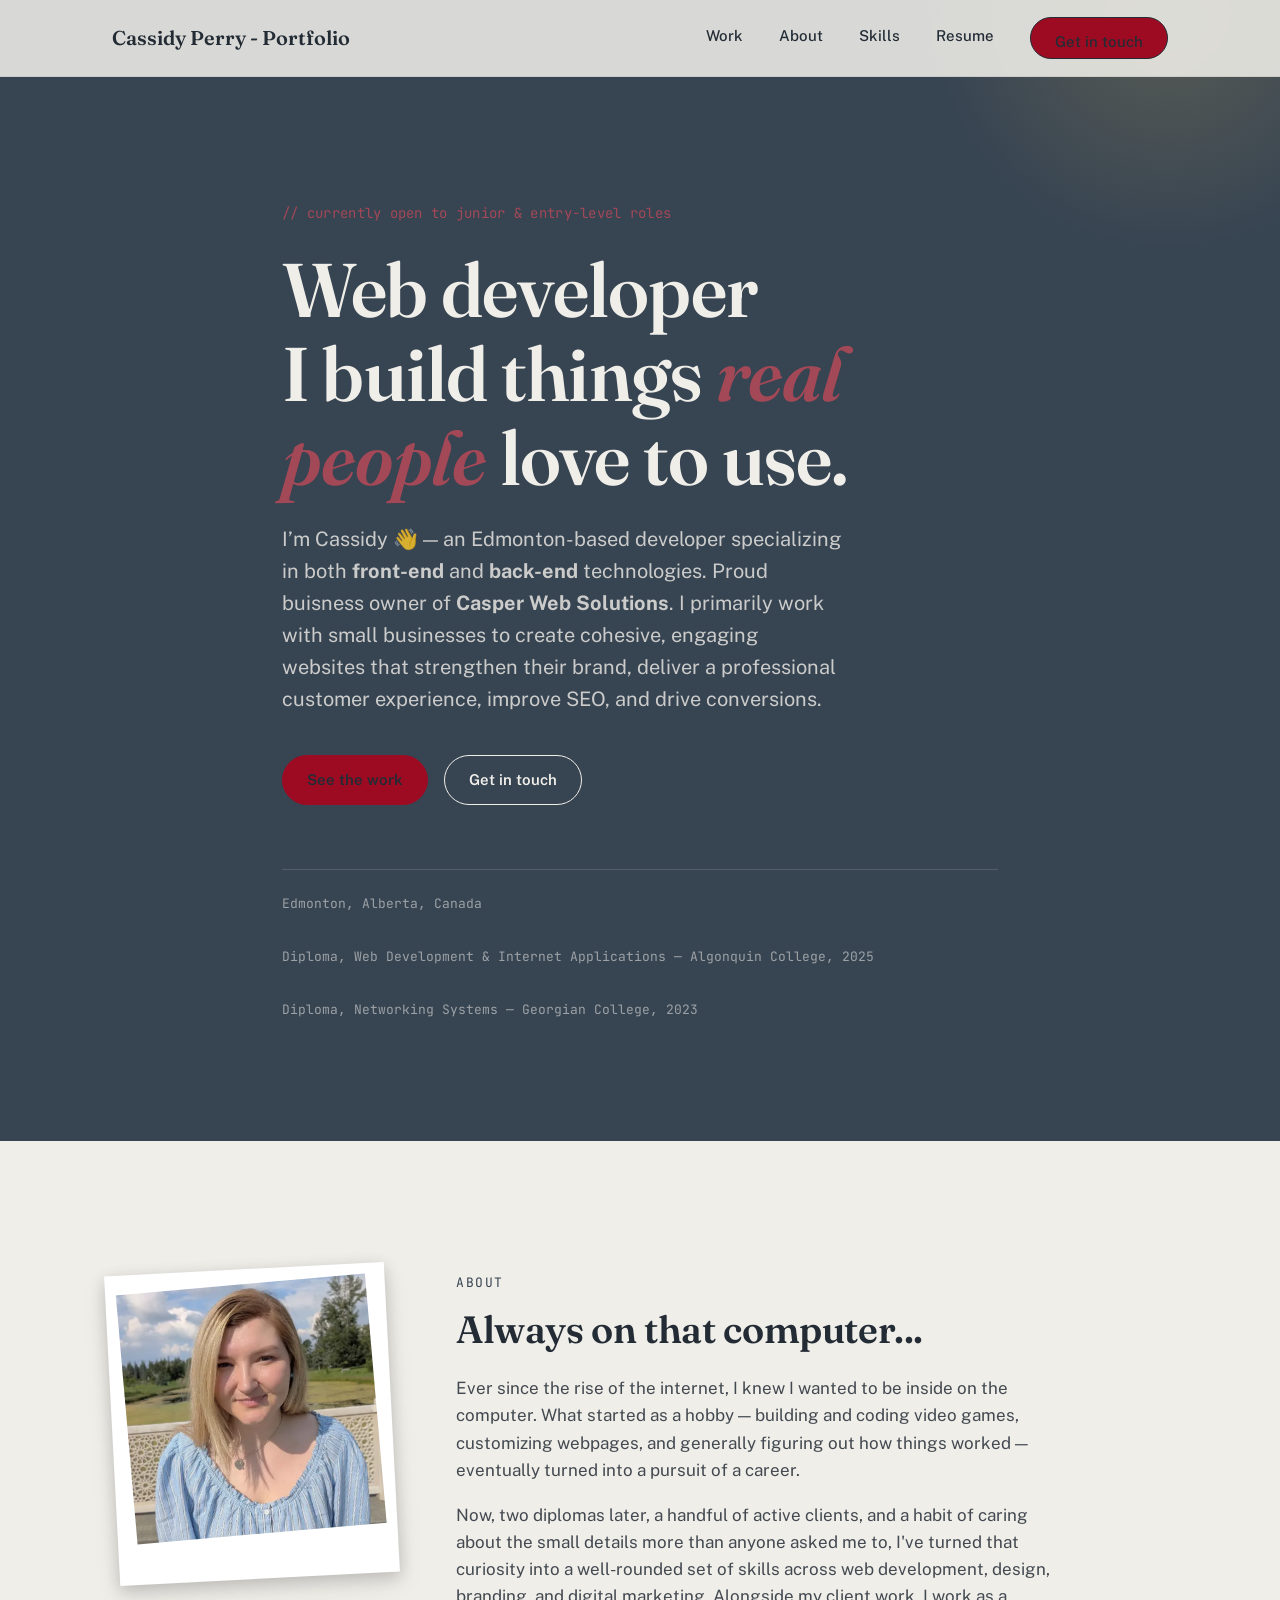
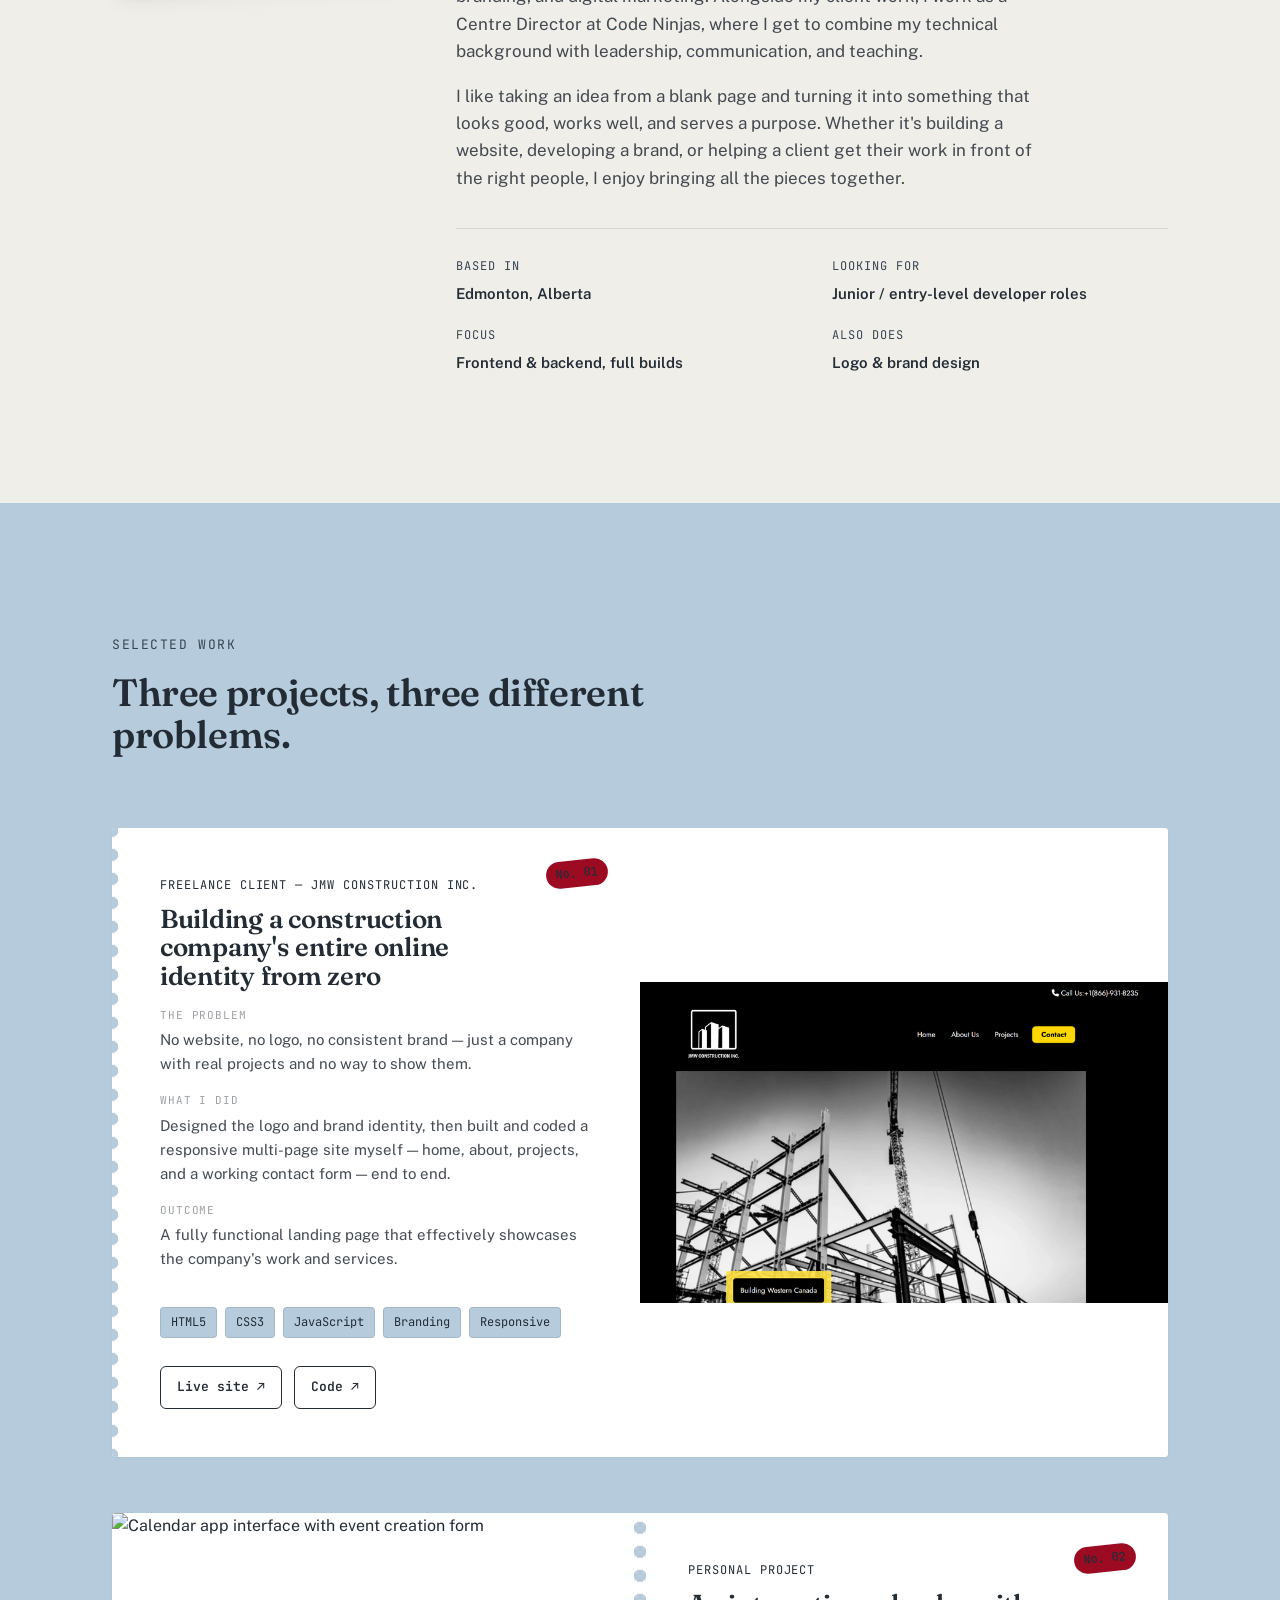
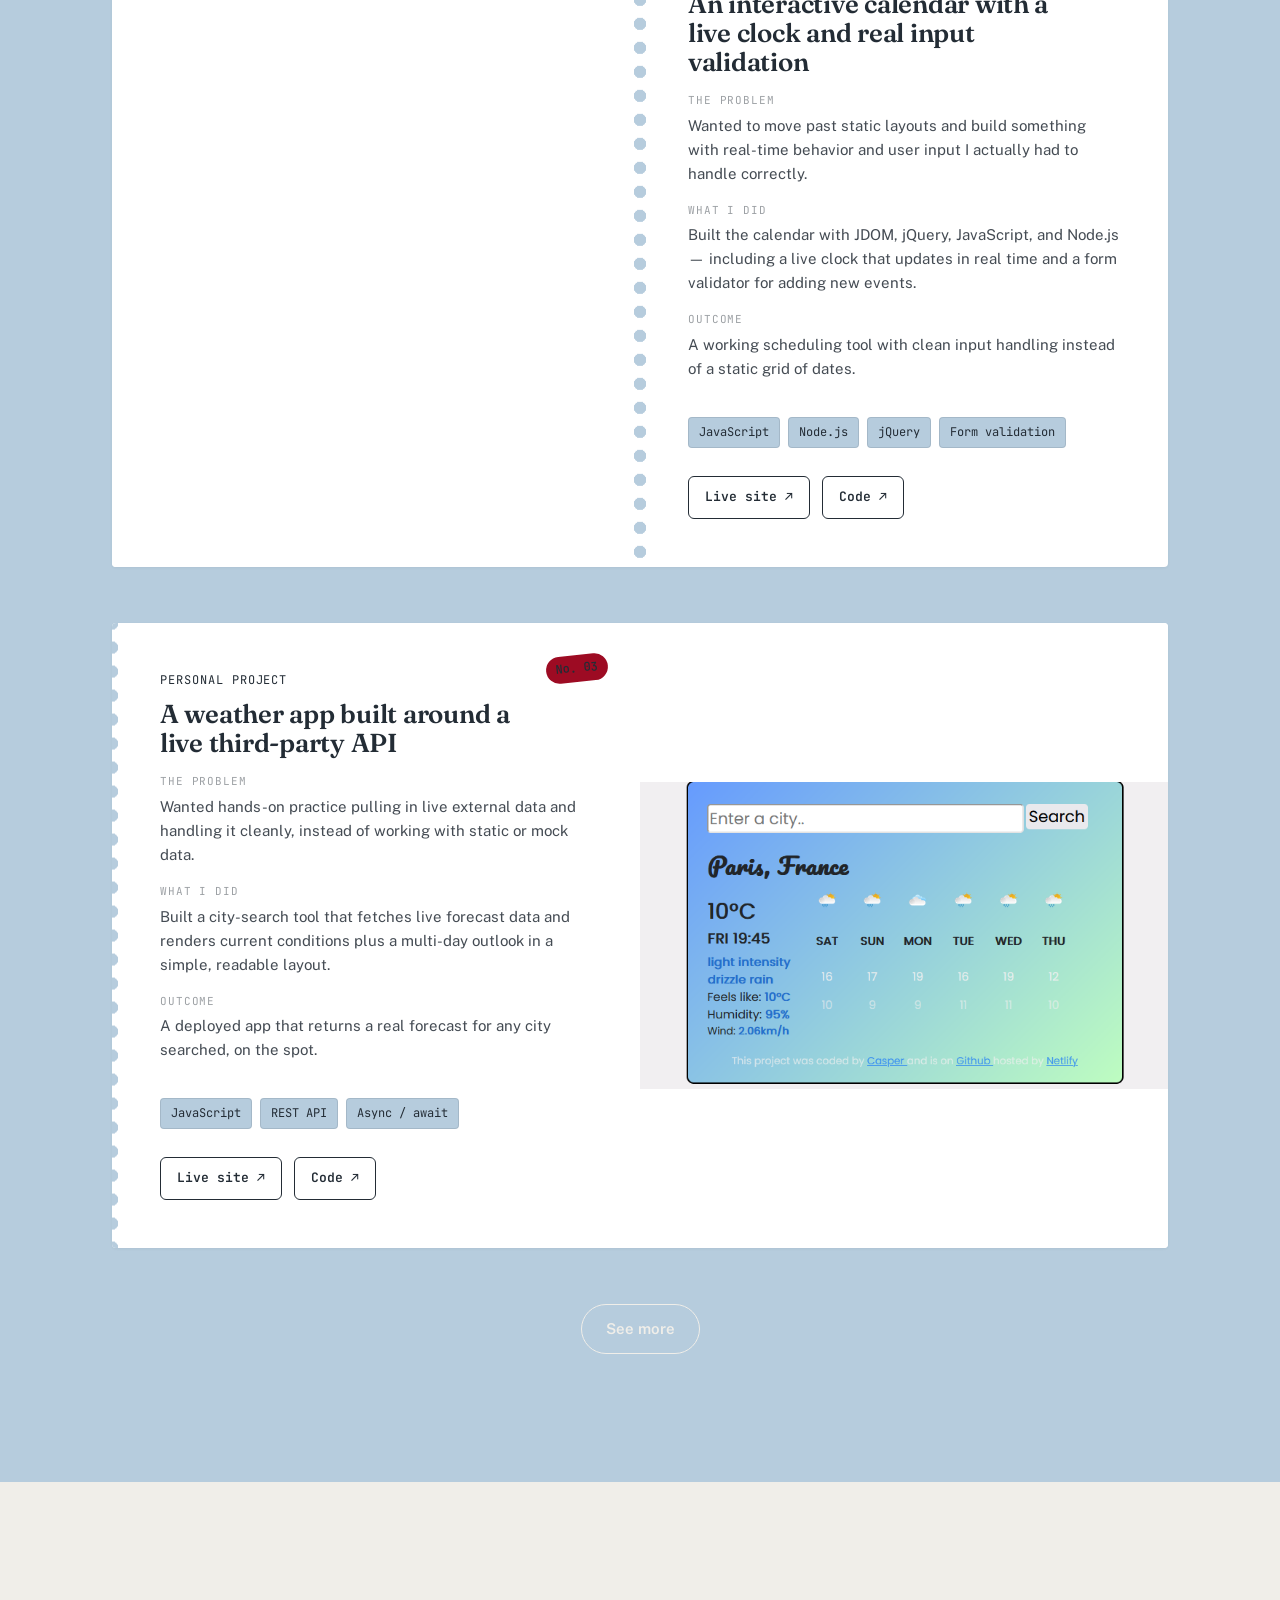
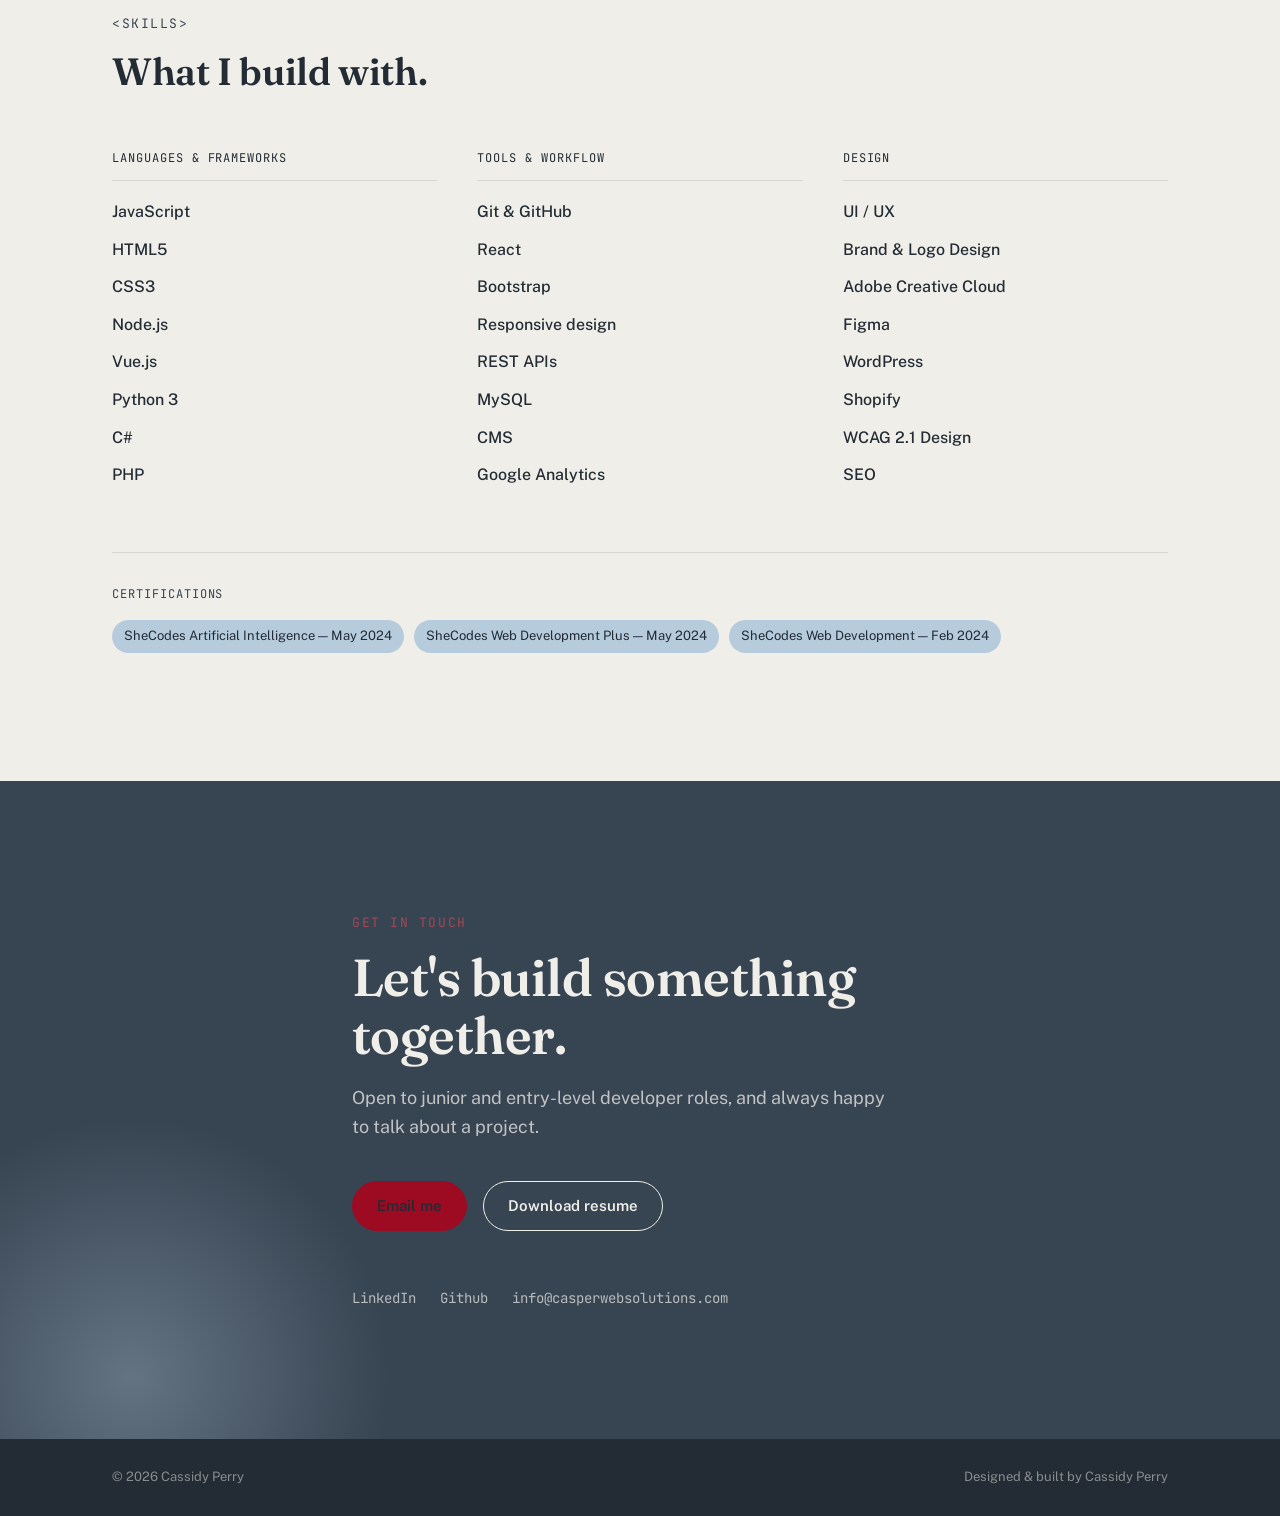
==== commit 212966fa: "update image composition for sample work" ====
--- a/index.html
+++ b/index.html
@@ -133,7 +133,7 @@
           </div>
           <div class="ticket__row">
             <div class="ticket__row-label">Outcome</div>
-            <div class="ticket__row-value">Live, in production, handling real client inquiries today.</div>
+            <div class="ticket__row-value"> A fully functional landing page that effectively showcases the company's work and services.</div>
           </div>
 
           <div class="ticket__tags">
--- a/styles.css
+++ b/styles.css
@@ -466,15 +466,15 @@
 
 .ticket__media {
   position: relative;
-  background: var(--navy);
+  background: var(--white);
   min-height: 320px;
 }
 
 .ticket__media img {
   width: 100%;
   height: 100%;
-  object-fit: cover;
-  object-position: top;
+  object-fit:contain;
+  object-position:middle;
 }
 
 .ticket__perforation {
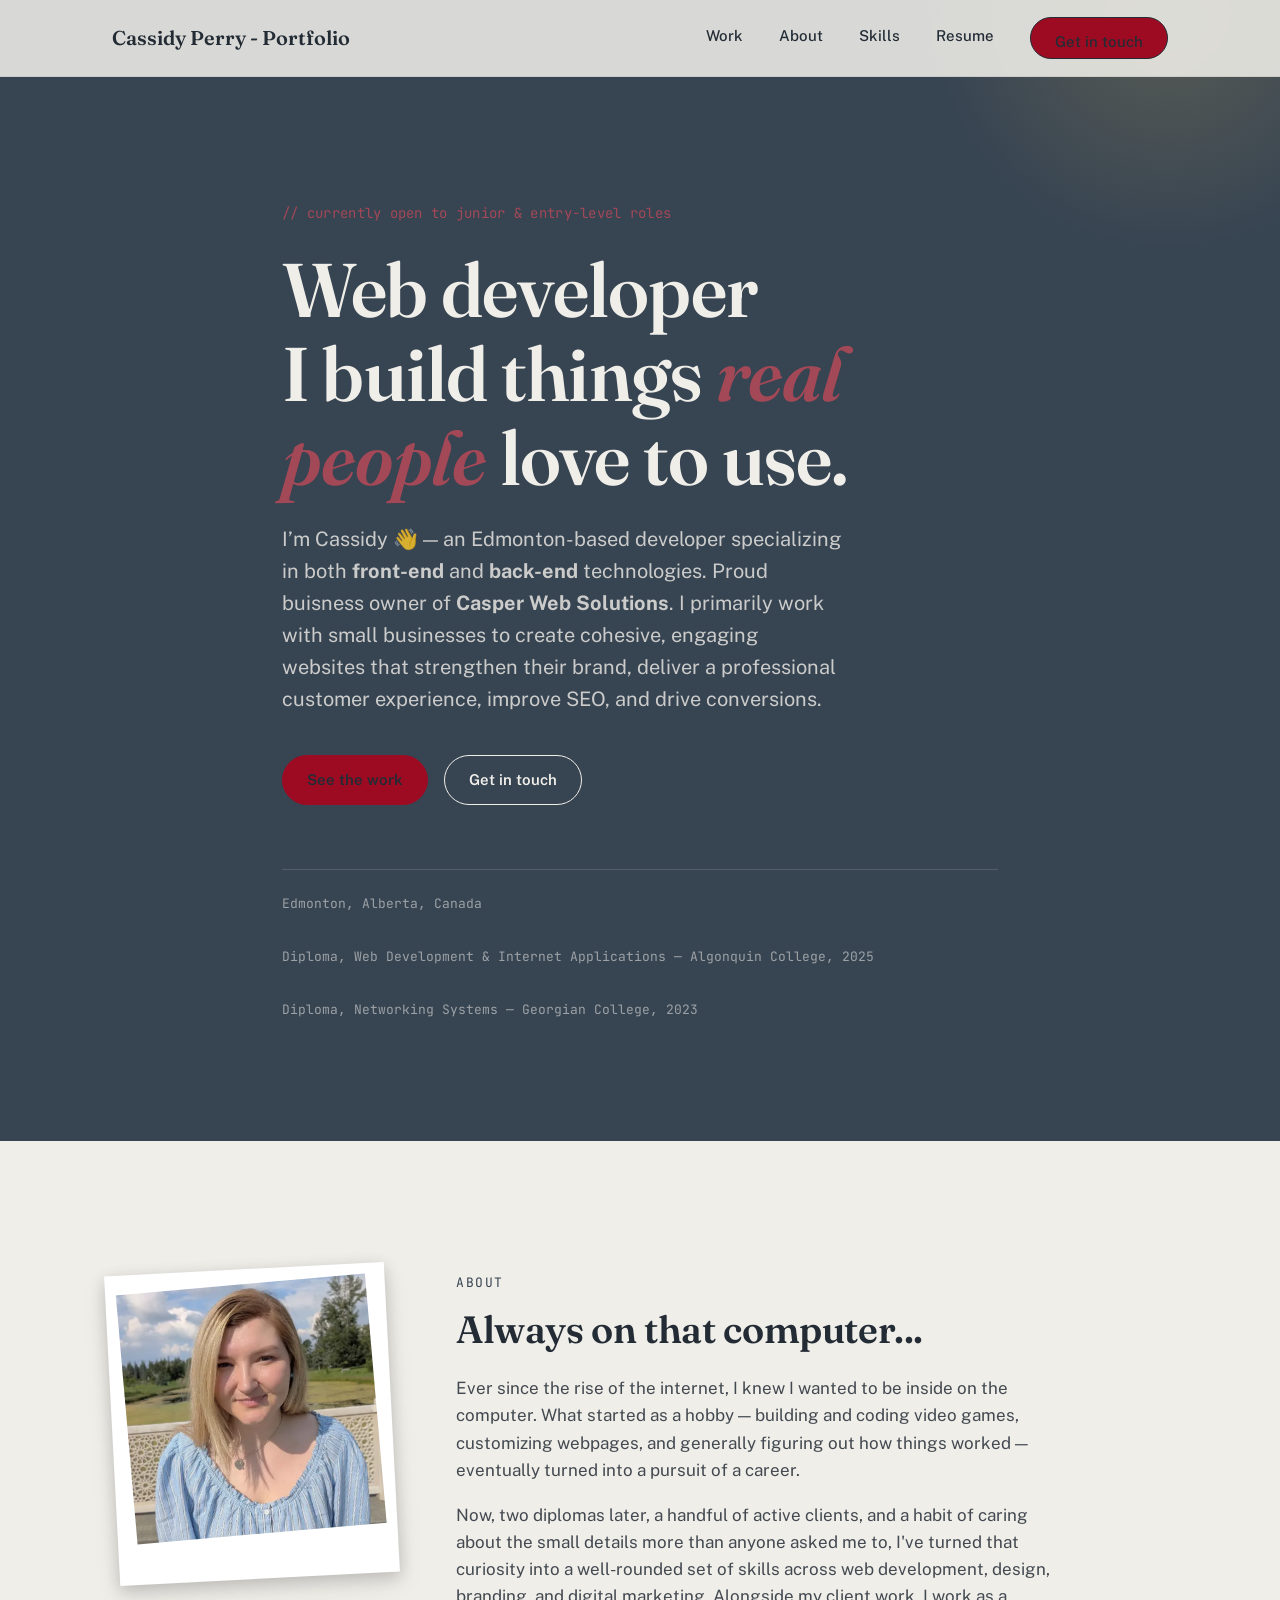
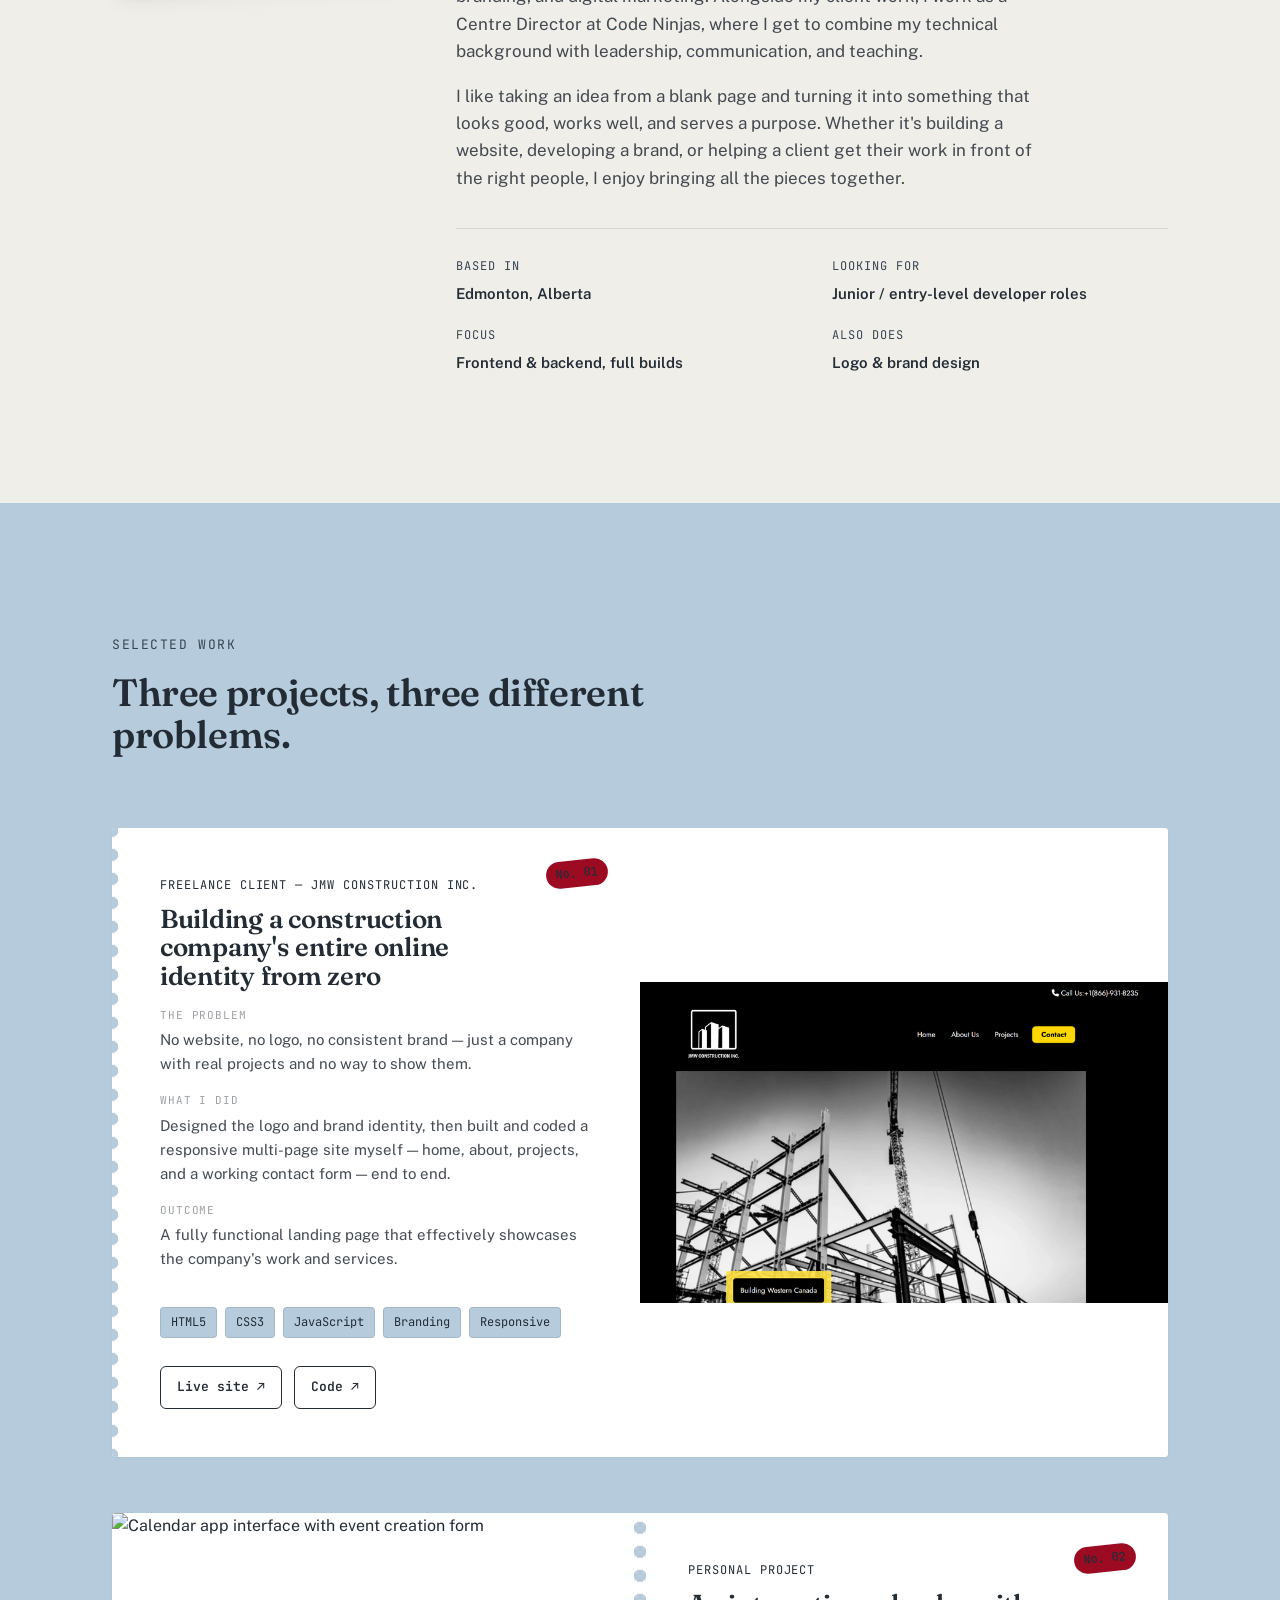
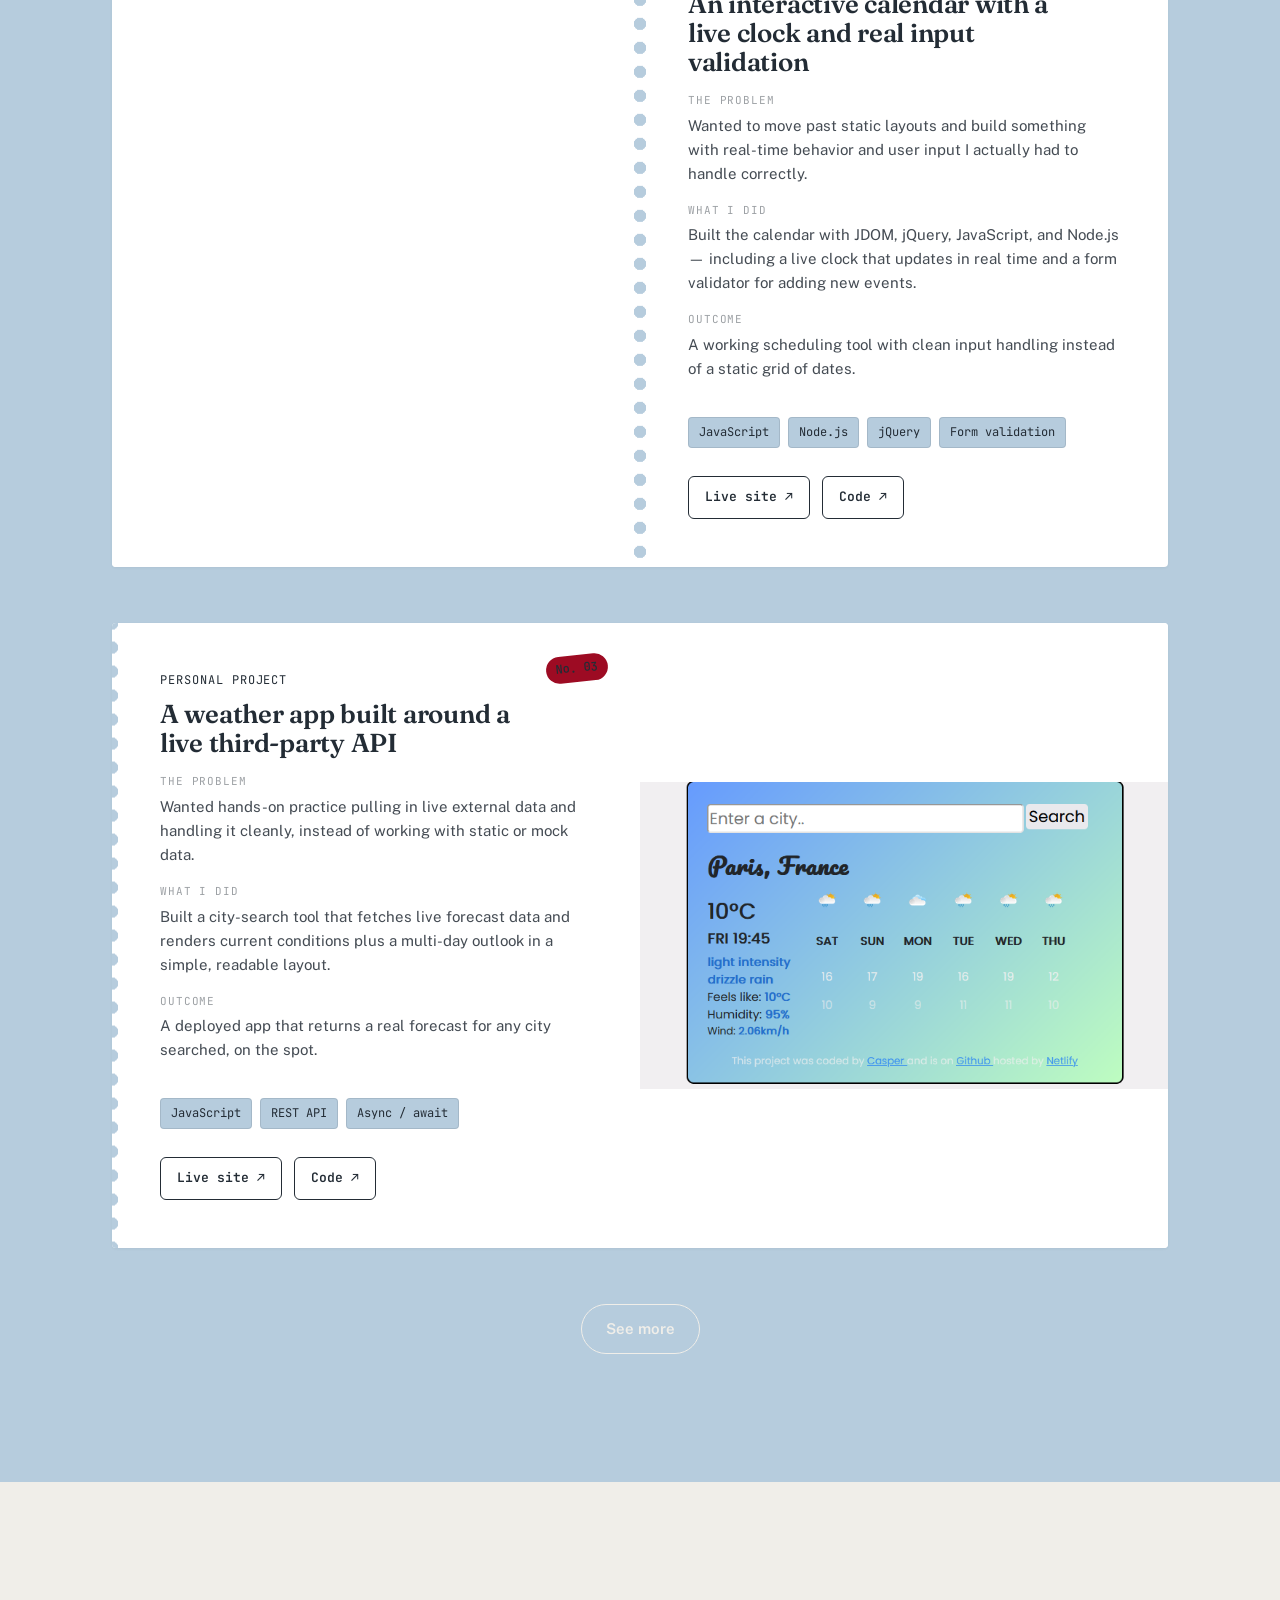
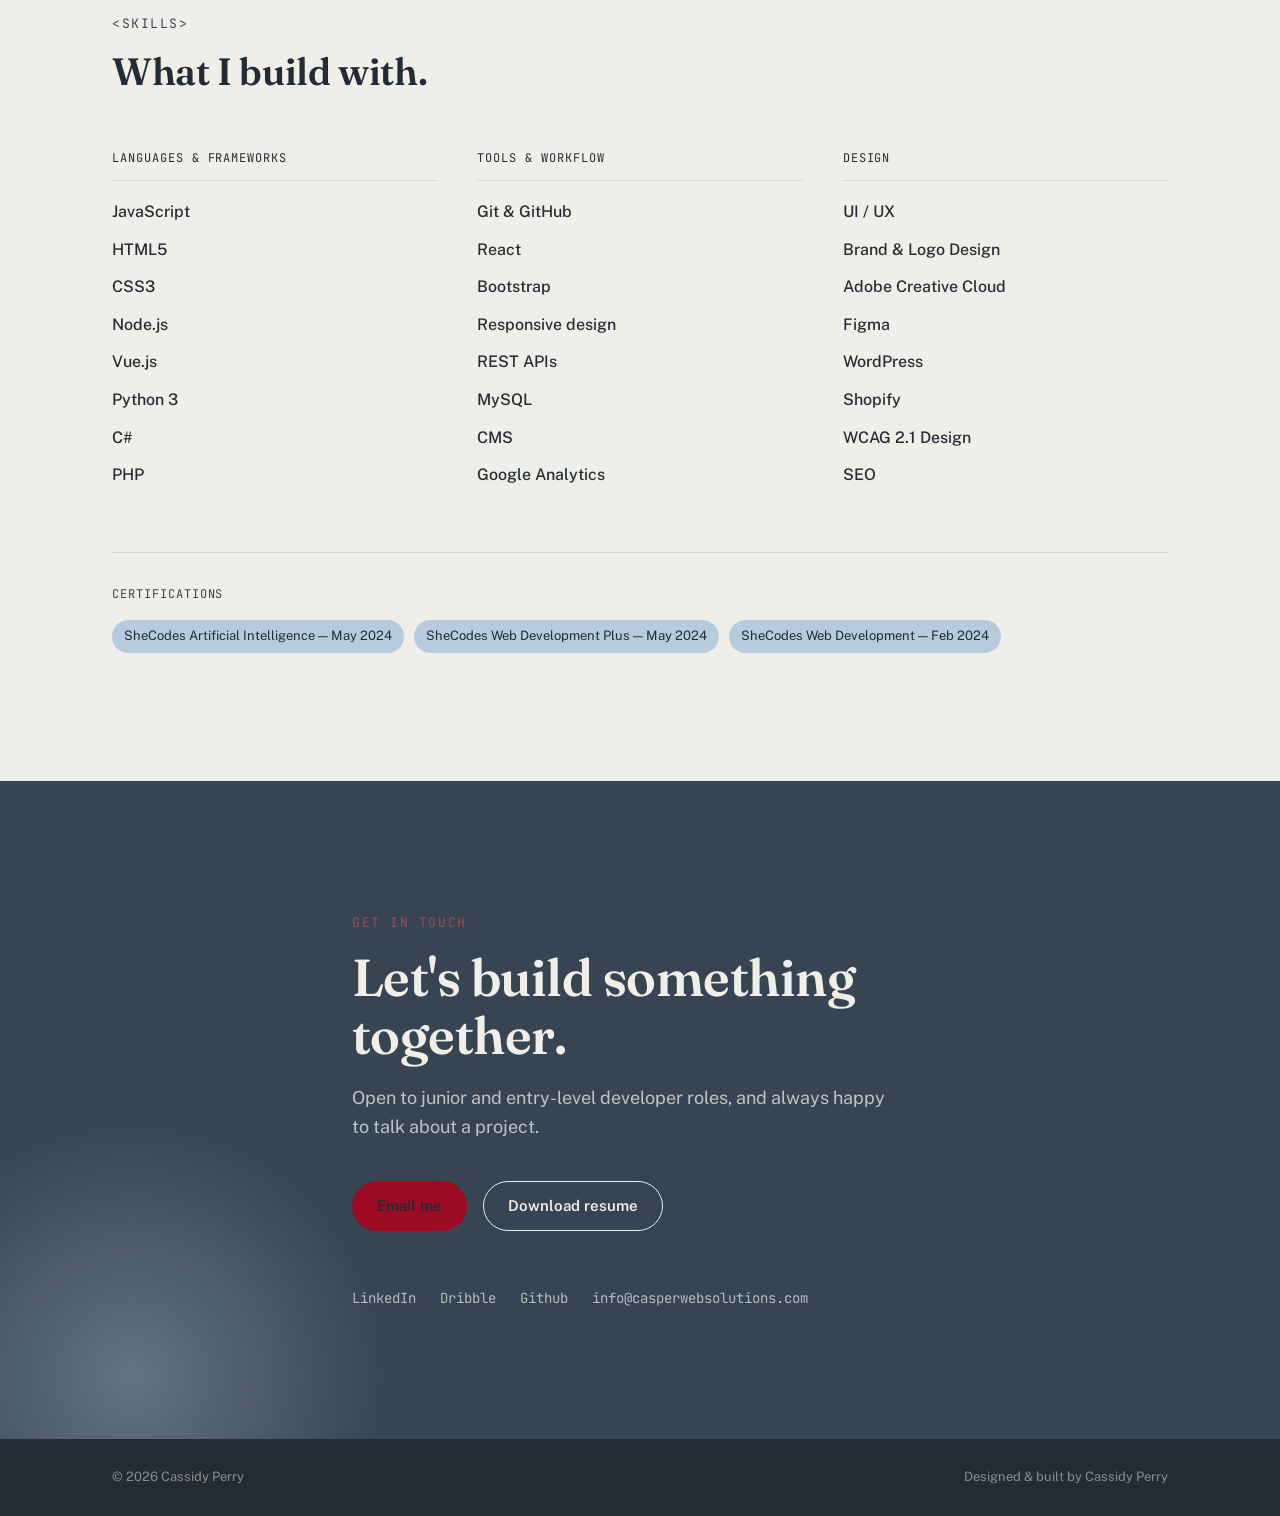
==== commit 8aa5b4dd: "add dribble link" ====
--- a/index.html
+++ b/index.html
@@ -140,7 +140,7 @@
             <span>HTML5</span><span>CSS3</span><span>JavaScript</span><span>Branding</span><span>Responsive</span>
           </div>
           <div class="ticket__links">
-            <a href="https://jmw-construction-inc.com/" target="_blank" rel="noopener">Live site ↗</a>
+            <a href="https://jmcconstruction.netlify.app" target="_blank" rel="noopener">Live site ↗</a>
             <a href="https://github.com/cass430/JMW-Contruction-Inc" target="_blank" rel="noopener">Code ↗</a>
           </div>
         </div>
@@ -217,7 +217,7 @@
 
       <!-- TODO: add more projects -->  
        <div class="see-more">
-        <a href="#seemore" class="button button--see-more button--ghost">See more</a>
+        <a href="https://github.com/mistyPi" class="button button--see-more button--ghost" target="_blank" rel="noopener">See more</a>
        </div>
       </div>
   </section>
@@ -299,6 +299,9 @@
         <a href="https://www.linkedin.com/in/cassidyperry-webdev/" target="_blank" rel="noopener">LinkedIn
           <i class="fa-brands fa-linkedin-in"></i>
         </a>
+        <a href="https://dribbble.com/cassidyperry777" target="_blank">Dribble <i class="fa-brands fa-dribbble"></i>
+        </a>
+
         <a href="https://github.com/mistyPi" target="_blank" rel="noopener"> Github
           <i class="fa-brands fa-github-alt"></i>
         </a>
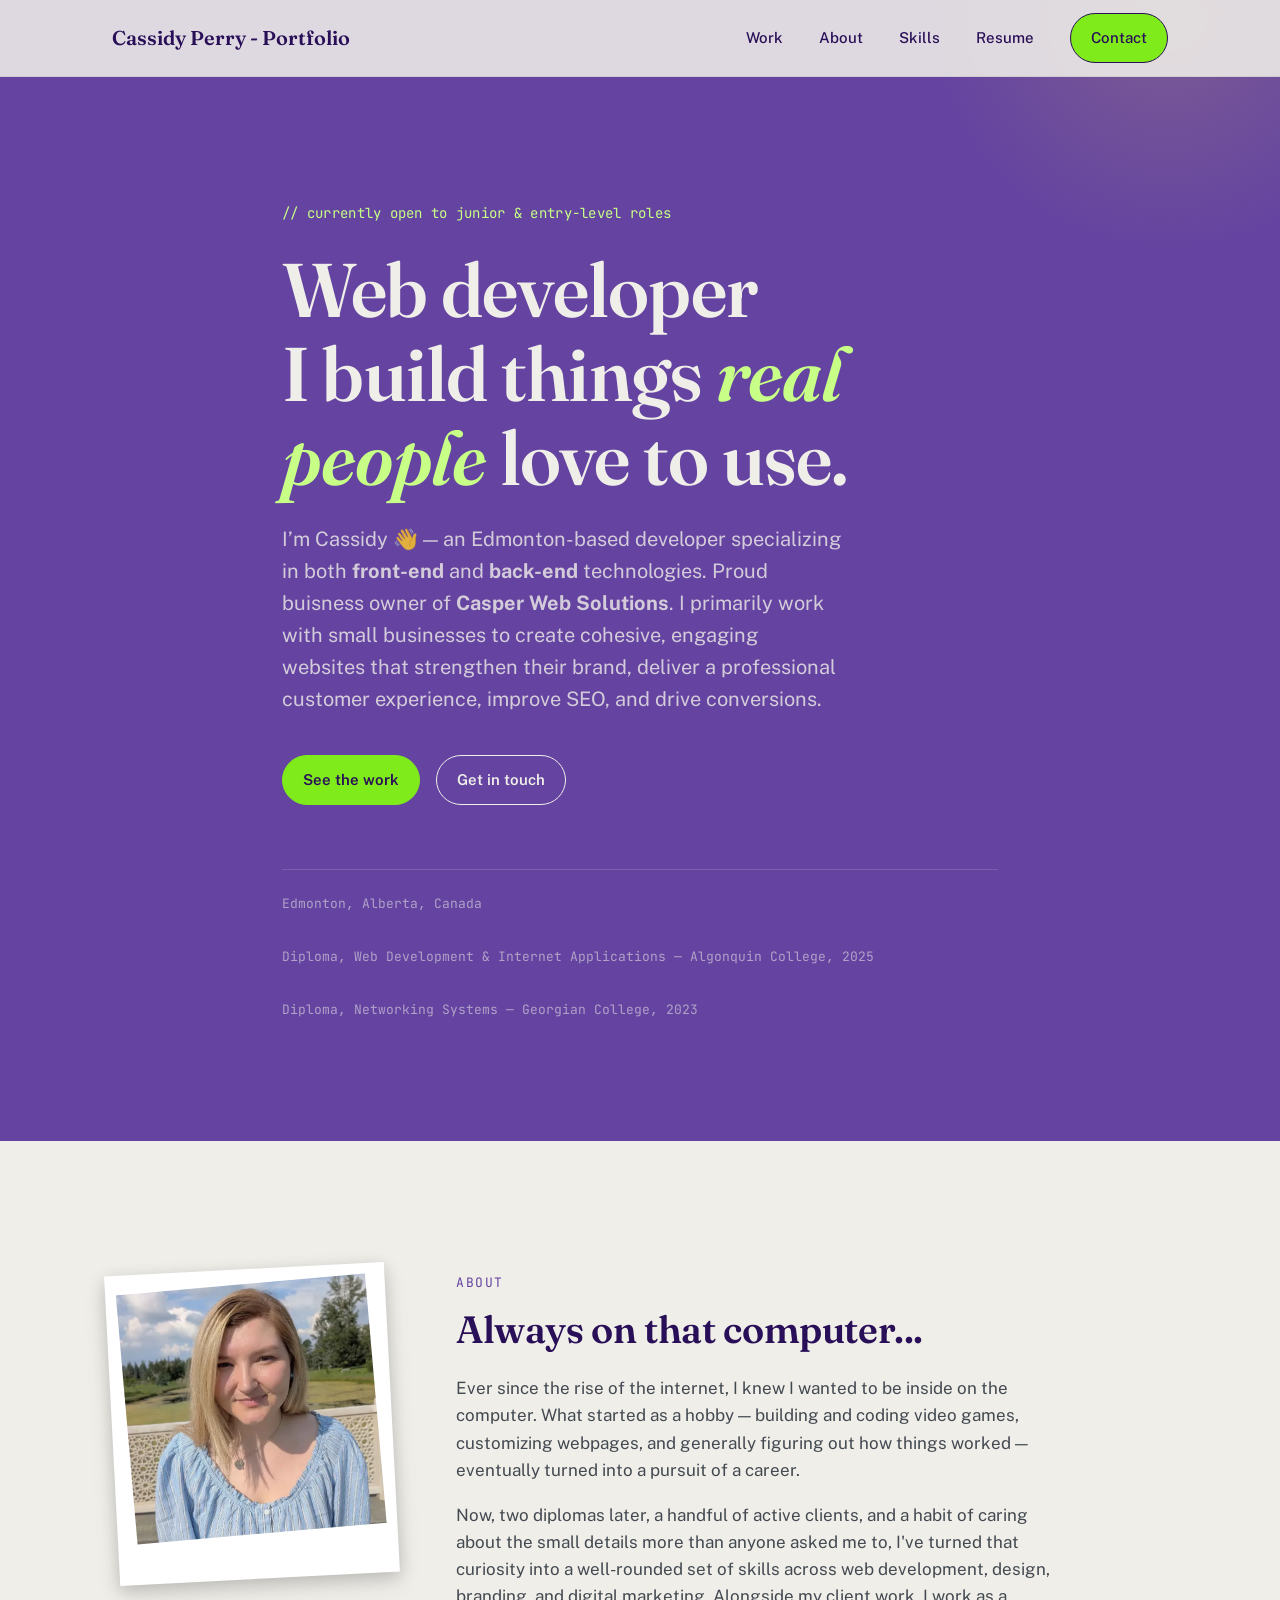
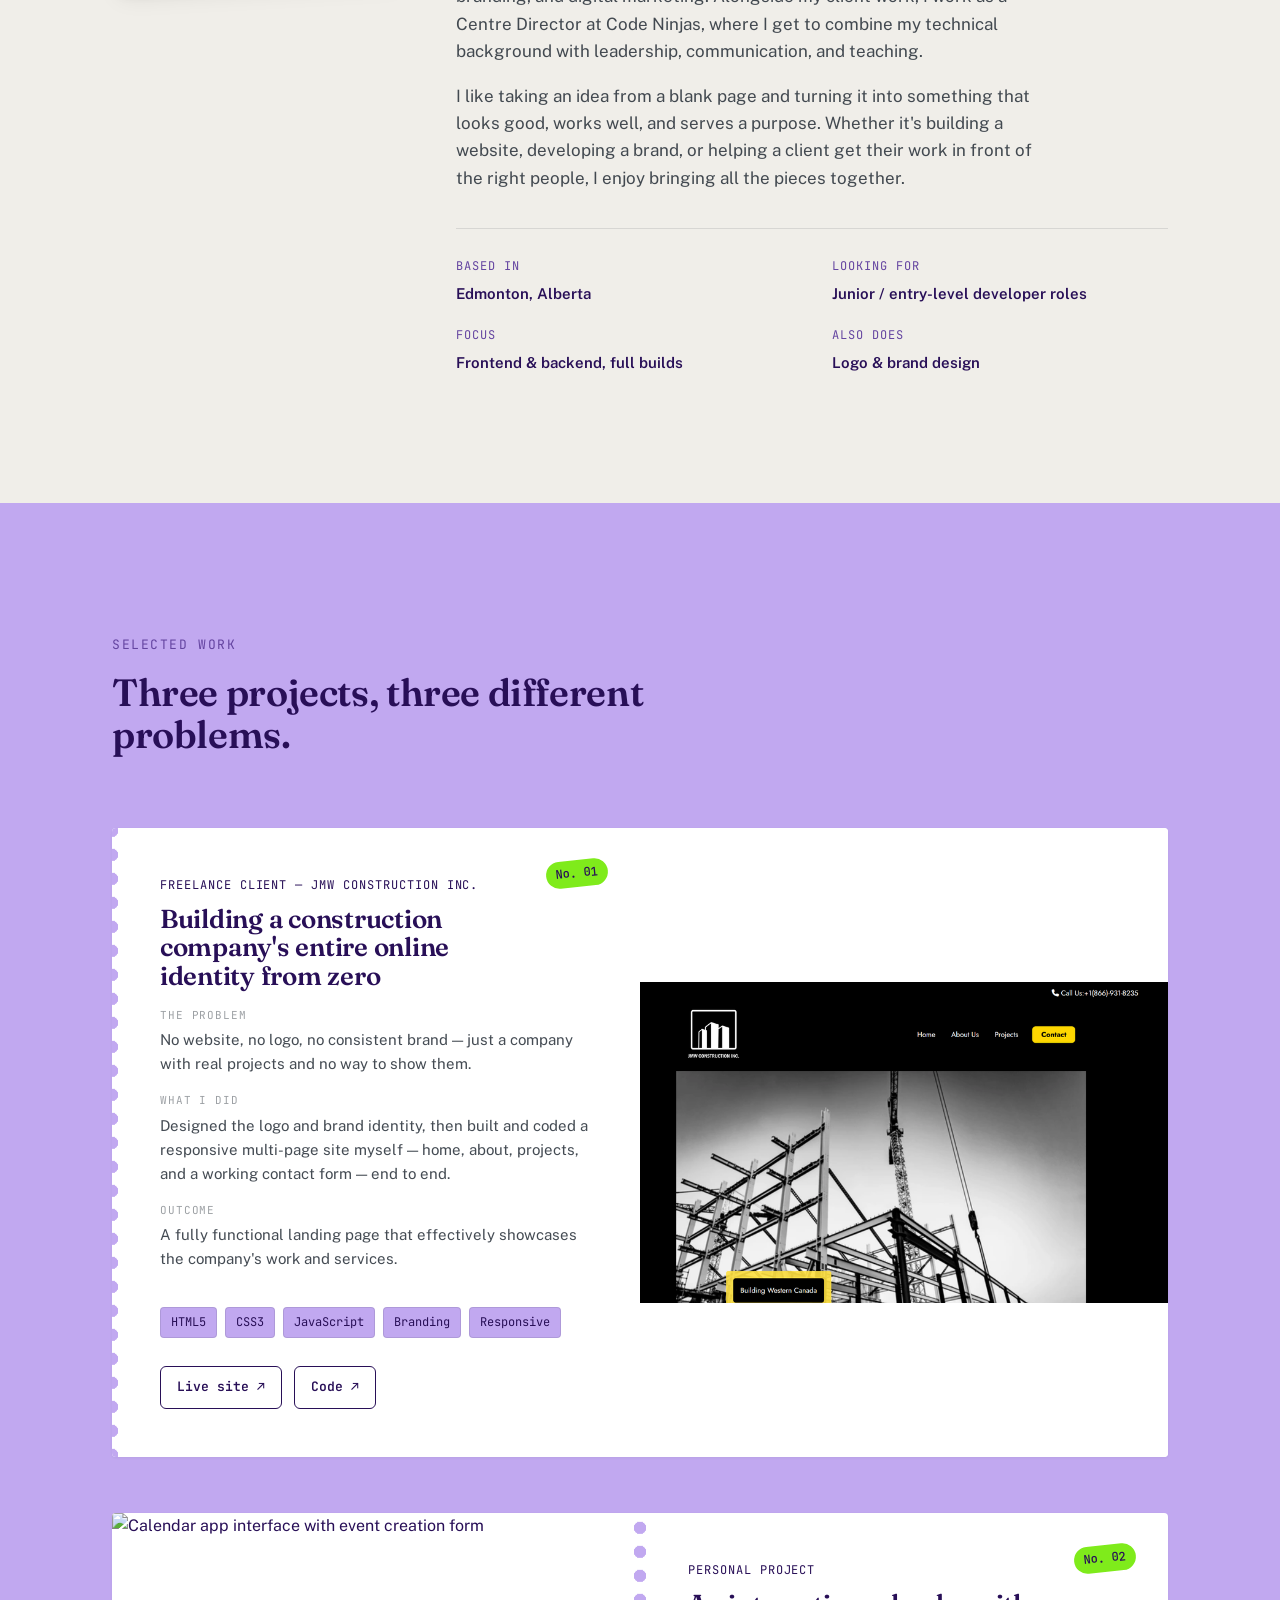
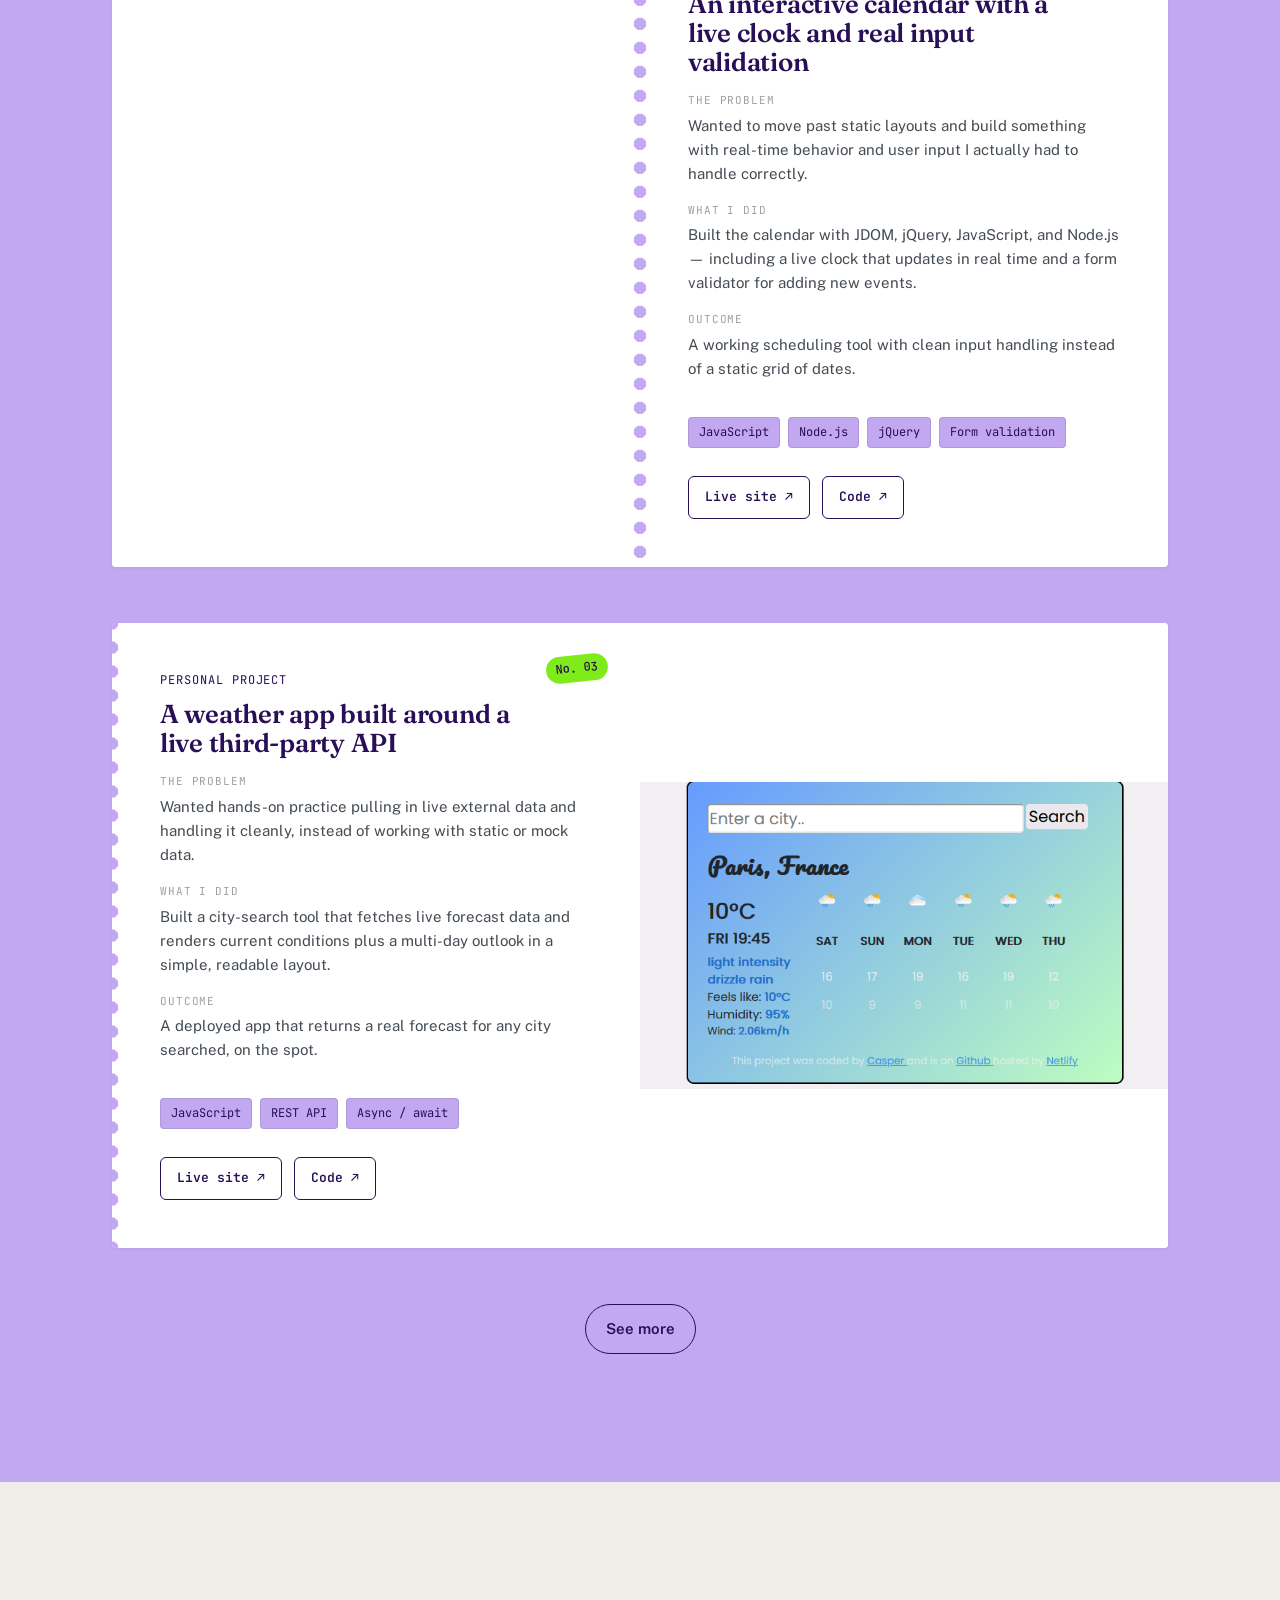
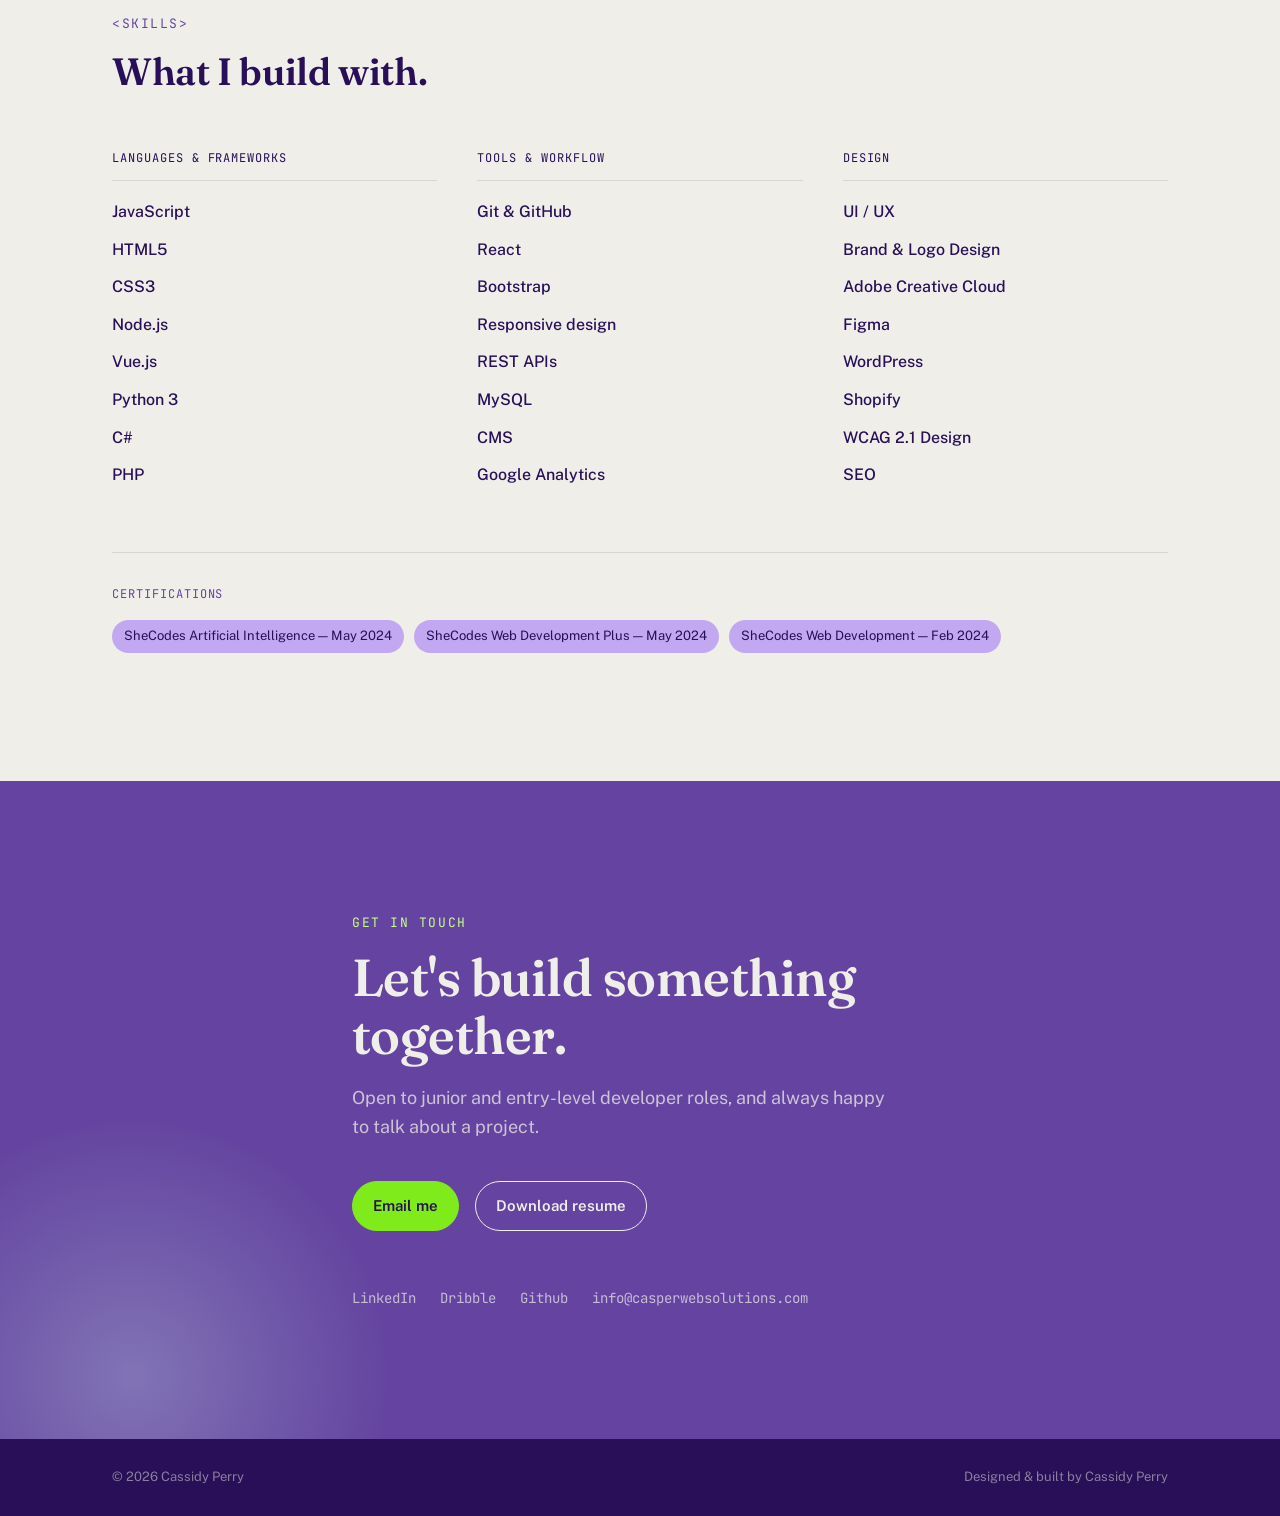
==== commit db9268ae: "update css, colours & fix responsiveness on social links" ====
--- a/index.html
+++ b/index.html
@@ -24,8 +24,8 @@
         <a href="#about">About</a>
         <a href="#skills">Skills</a>
         <!-- TODO: replace # with a real link to your resume PDF once you have one hosted -->
-        <a href="#" class="nav__resume">Resume</a>
-        <a href="#contact" class="button button--primary  header-button">Get in touch</a>
+        <a href="#contact" class="nav__resume">Resume</a>
+        <a href="#contact" class="button button--primary  header-button">Contact</a>
       </div>
     </div>
   </nav>
--- a/styles.css
+++ b/styles.css
@@ -2,13 +2,13 @@
    DESIGN TOKENS
    ============================================ */
 :root {
-  --navy: #374452;
-  --navy-deep: #232C35;
+  --navy: #6444A0;
+  --navy-deep: #280f57;
   --cloud: #F0EEE9;
   --white: #FFFFFF;
-  --lightblue: #B6CCDD;
- --light-burgendy: #A34857;
- --burgendy: #9D0B23;
+  --lightblue: #c1a8f0;
+ --light-burgendy: #c7ff87;
+ --burgendy: #7feb1b;
 
 
   --font-display: "Fraunces", serif;
@@ -137,7 +137,7 @@
   font-weight: 500;
   color: var(--navy-deep);
   position: relative;
-  padding-bottom: 4px;
+
 }
 
 .nav__links a:not(.button)::after {
@@ -165,7 +165,7 @@
   font-family: var(--font-body);
   font-weight: 600;
   font-size: 15px;
-  padding: 12px 24px;
+  padding: 12px 20px;
   border-radius: 100px;
   border: 1.5px solid var(--navy-deep);
   transition: transform 0.2s ease, background 0.2s ease, color 0.2s ease;
@@ -196,12 +196,14 @@
 .see-more { 
   display: flex;
   justify-content: center;
+
 }
 
 .button--see-more { 
   background: transparent;
-  border-color: var(--cloud);
-  color: var(--cloud);
+
+  border-color: var(--navy-deep);
+  color: var(--navy-deep);
 }
 
 .header-button {
@@ -810,3 +812,11 @@
     align-items: stretch;
   }
 }
+
+@media (max-width: 768px) {
+  .contact__socials {
+    flex-direction: column;
+    align-items: flex-start;
+  }
+}
+
